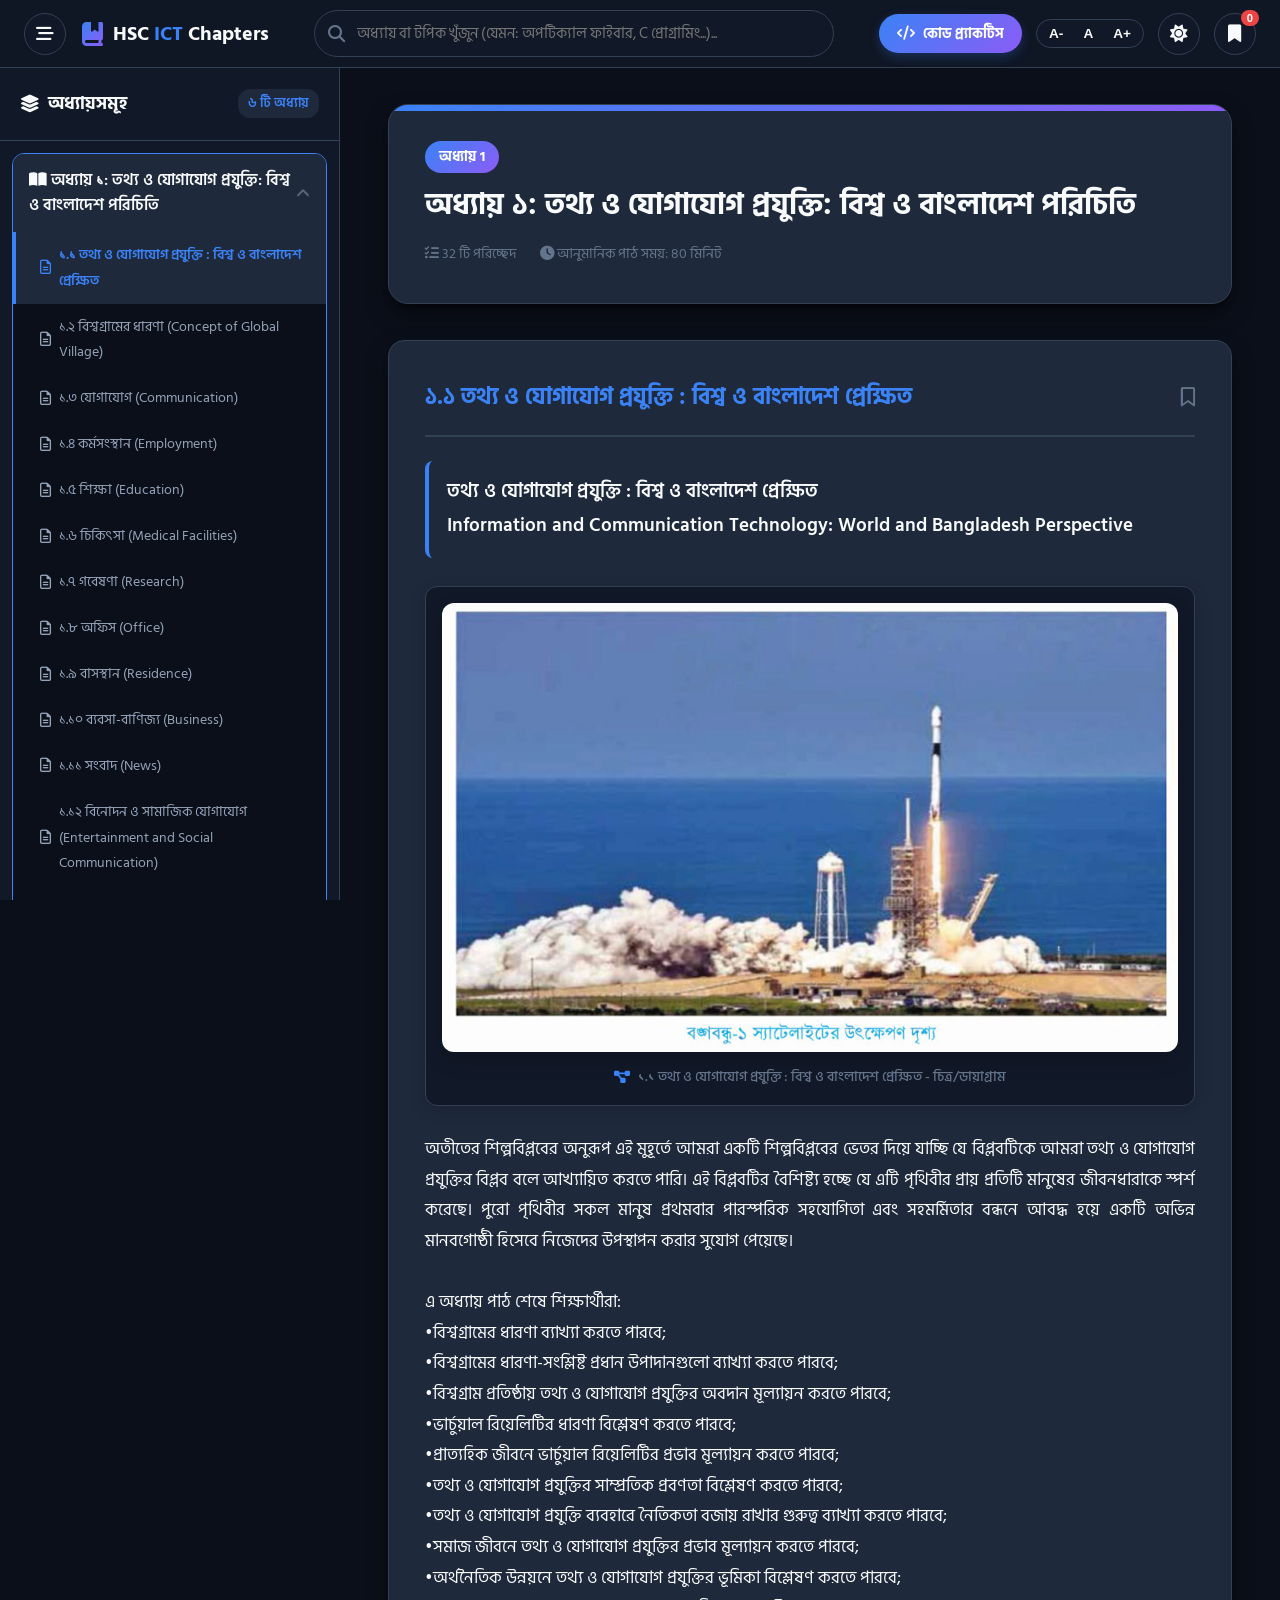
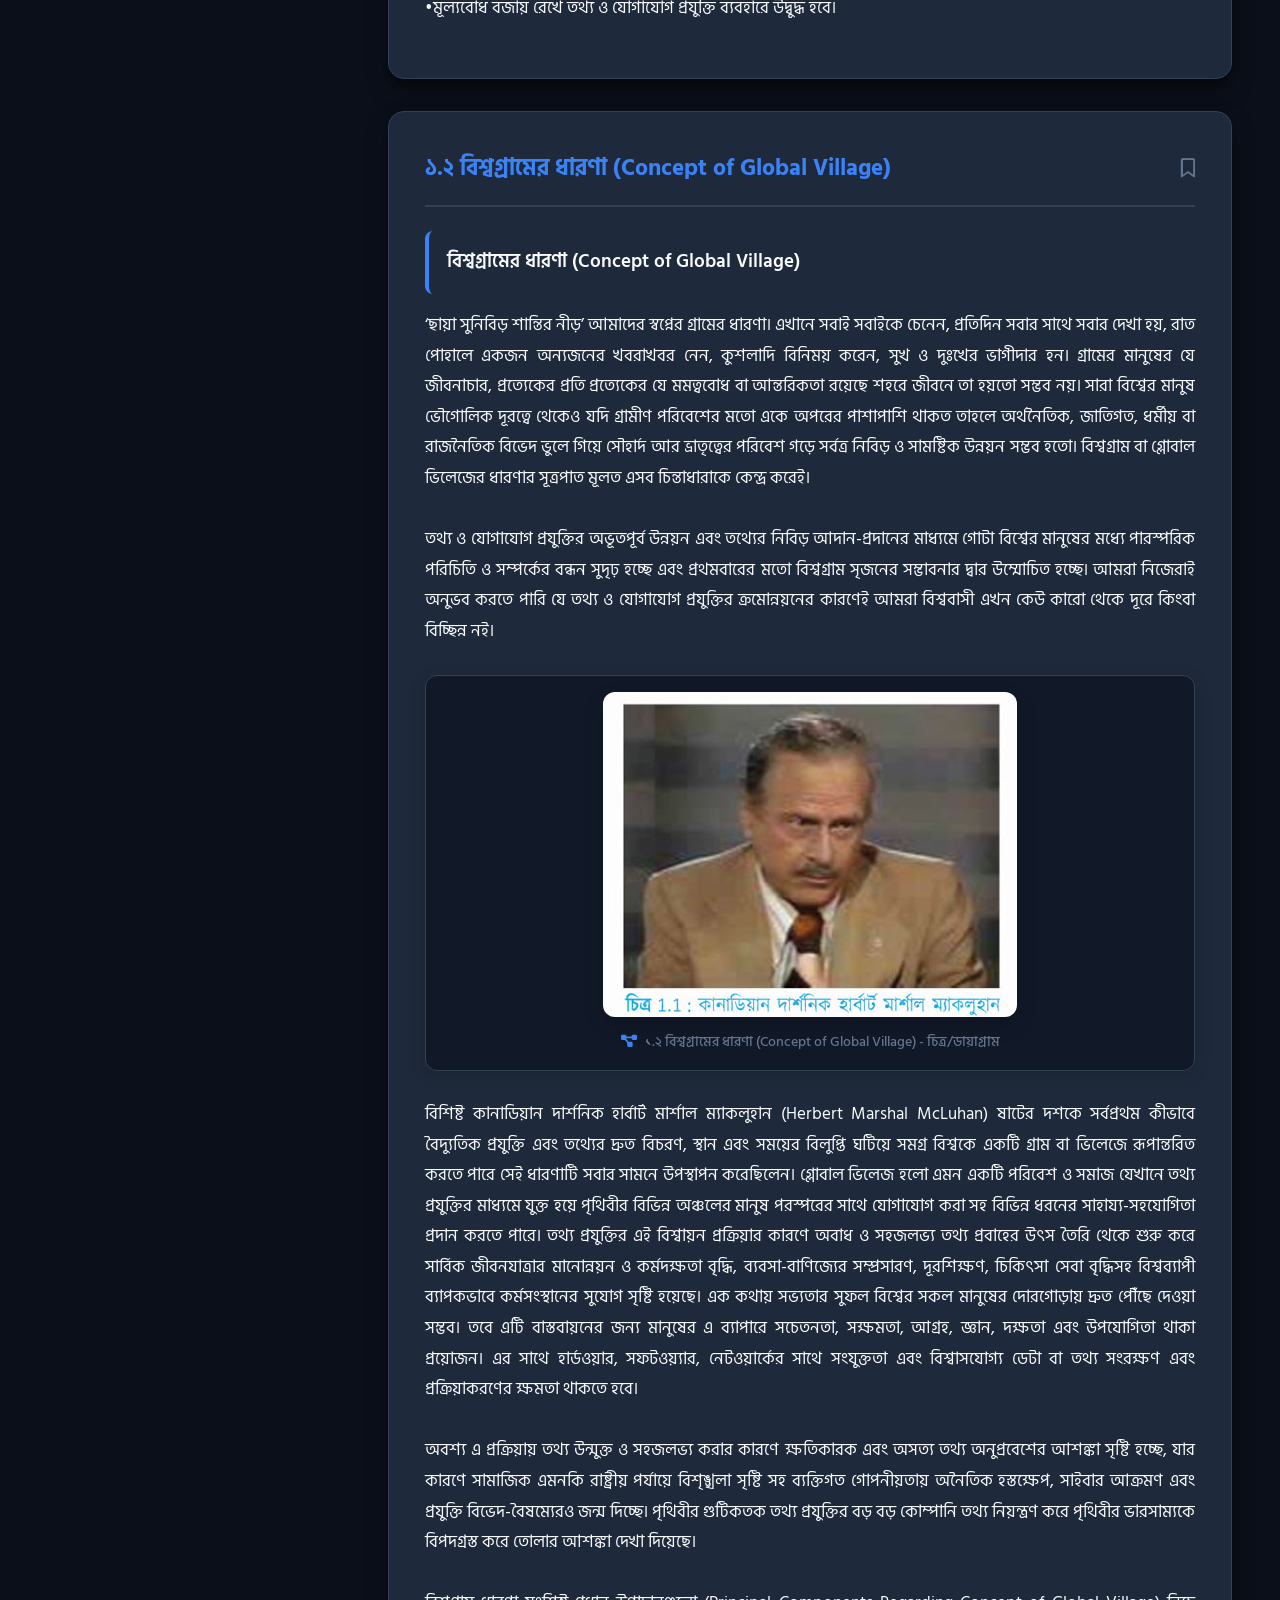
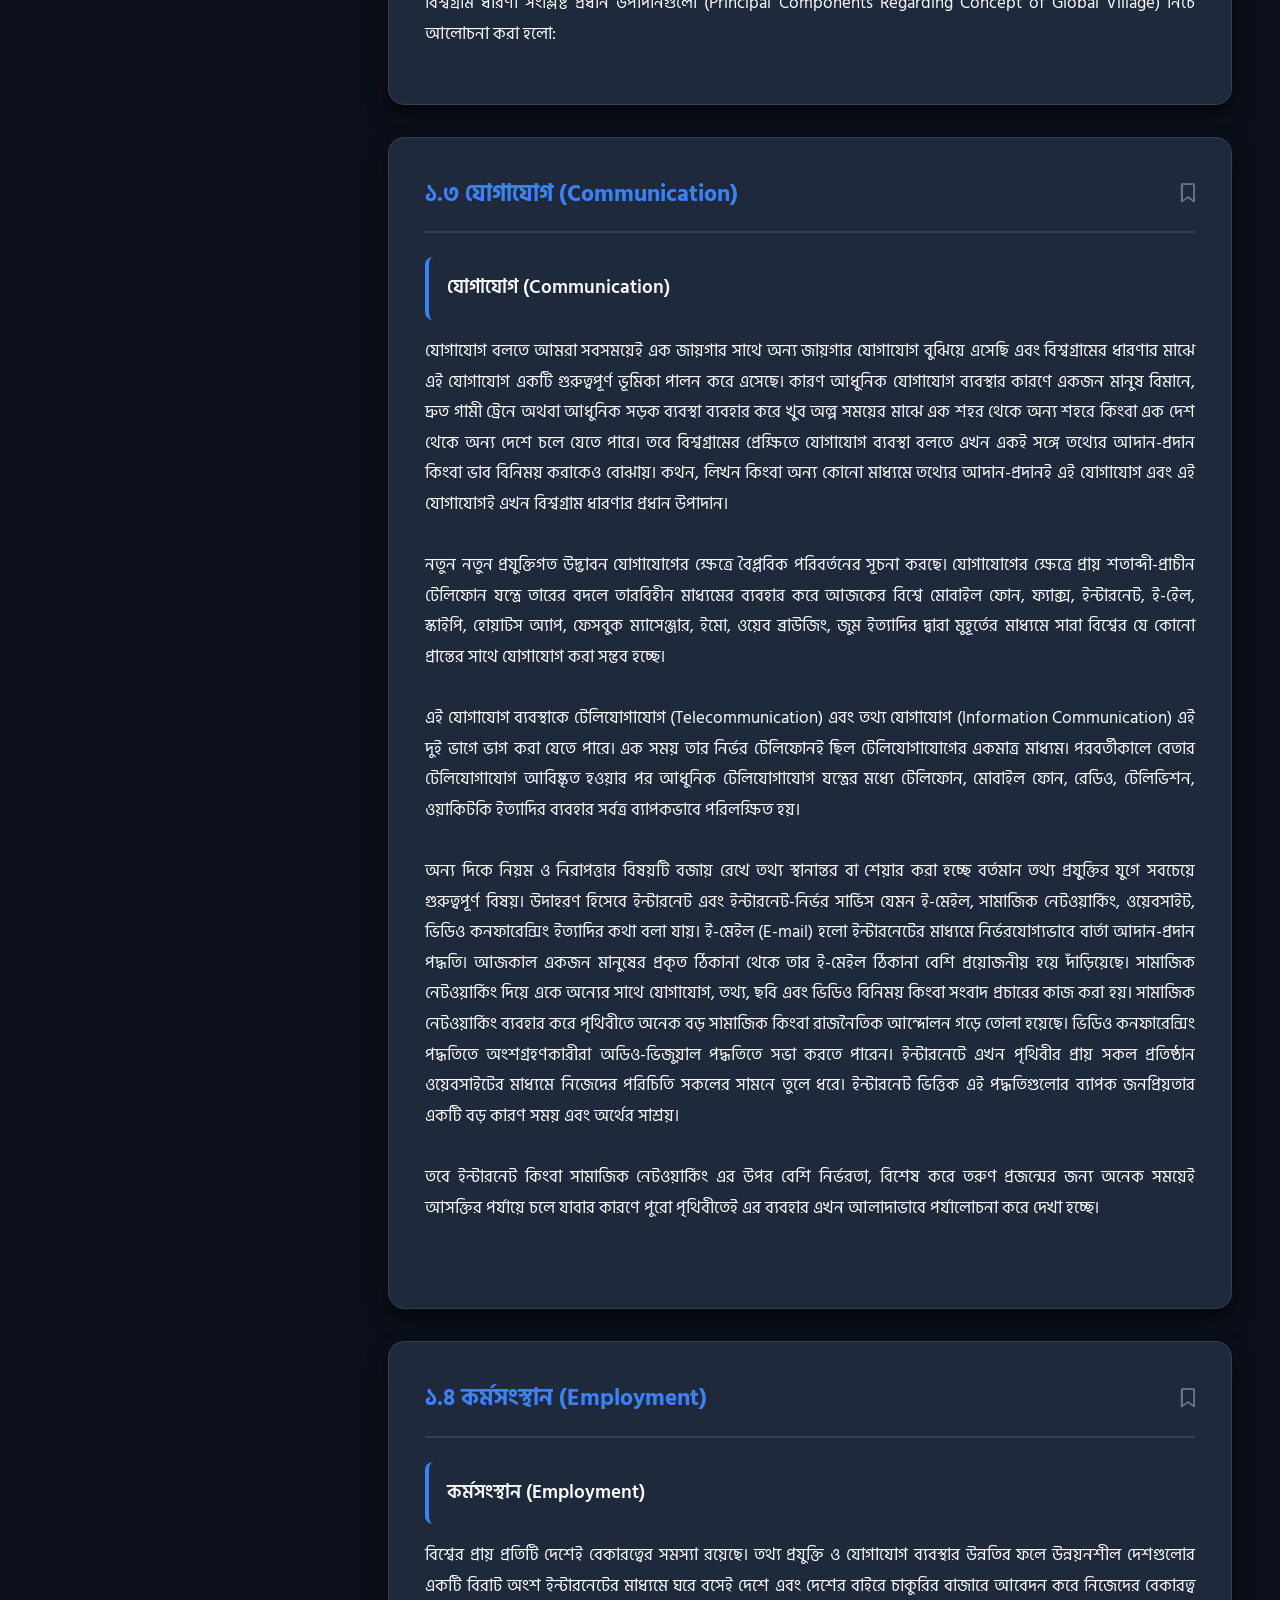
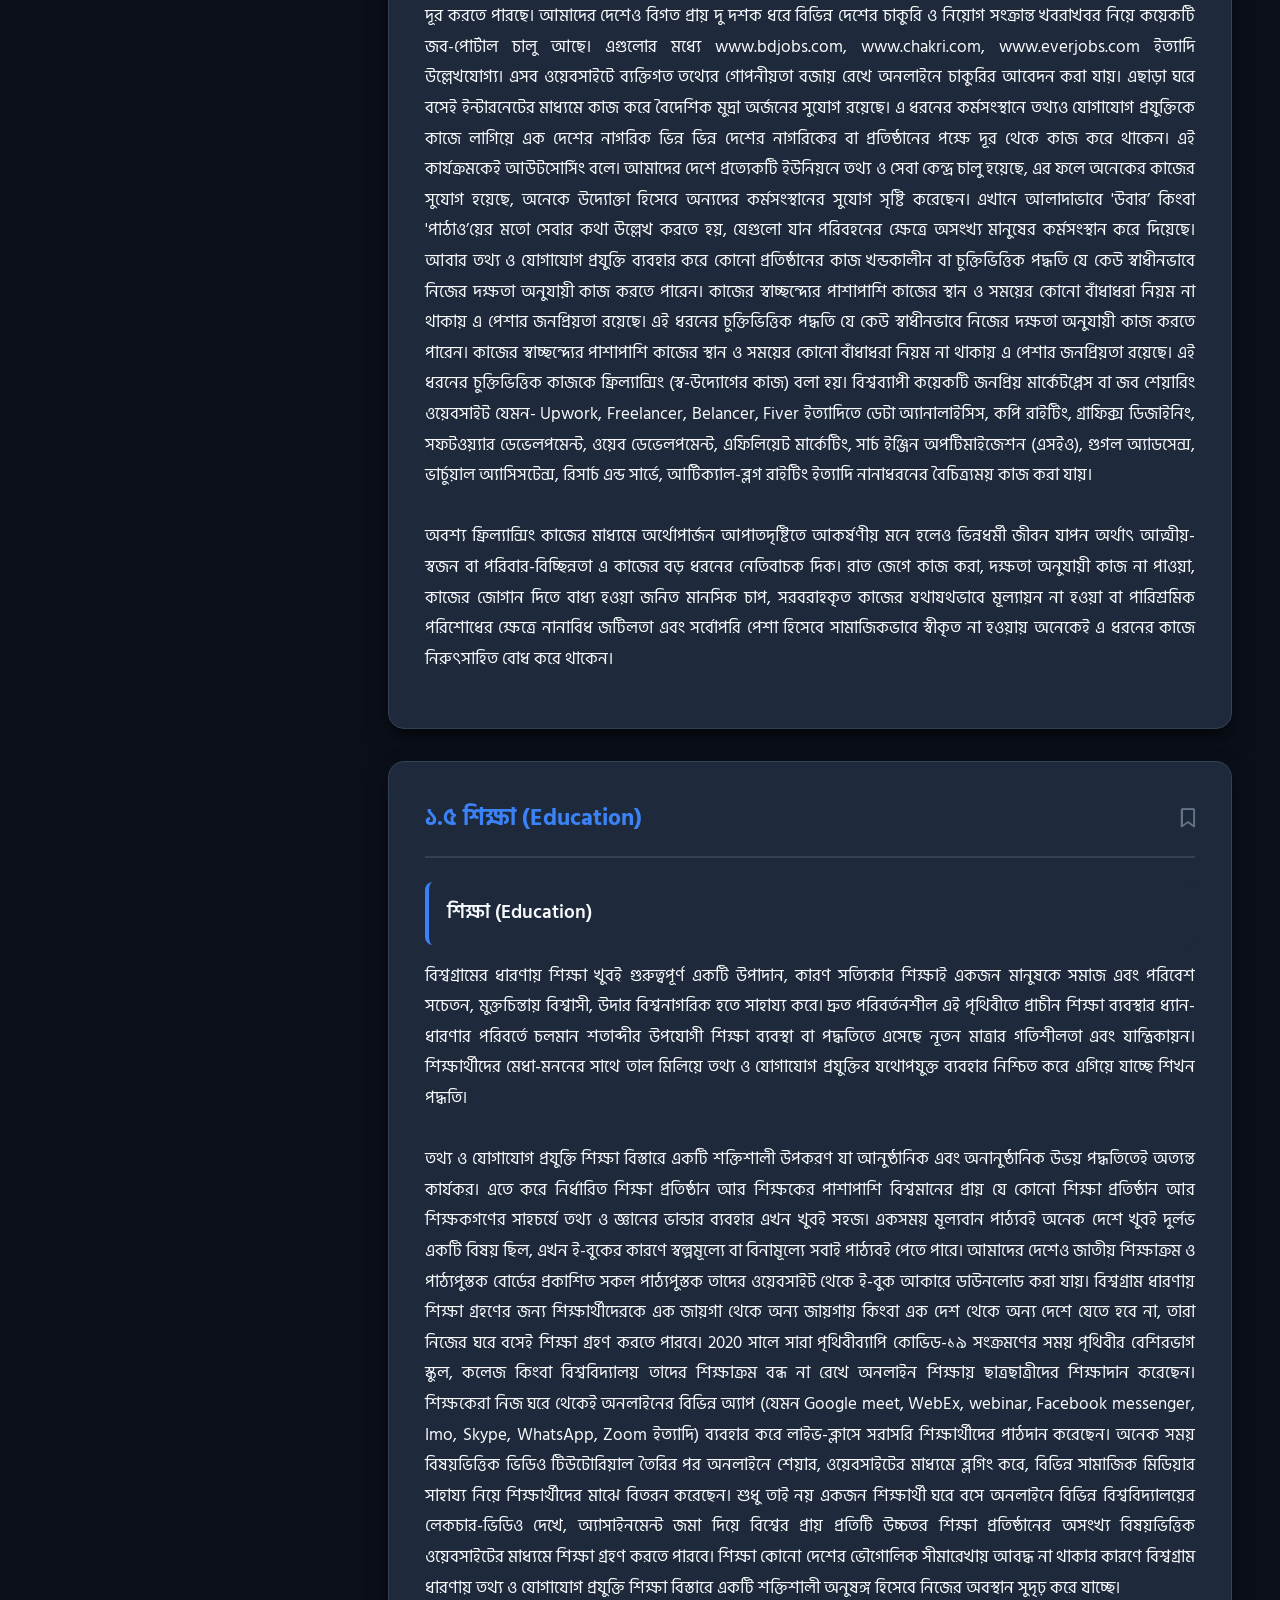
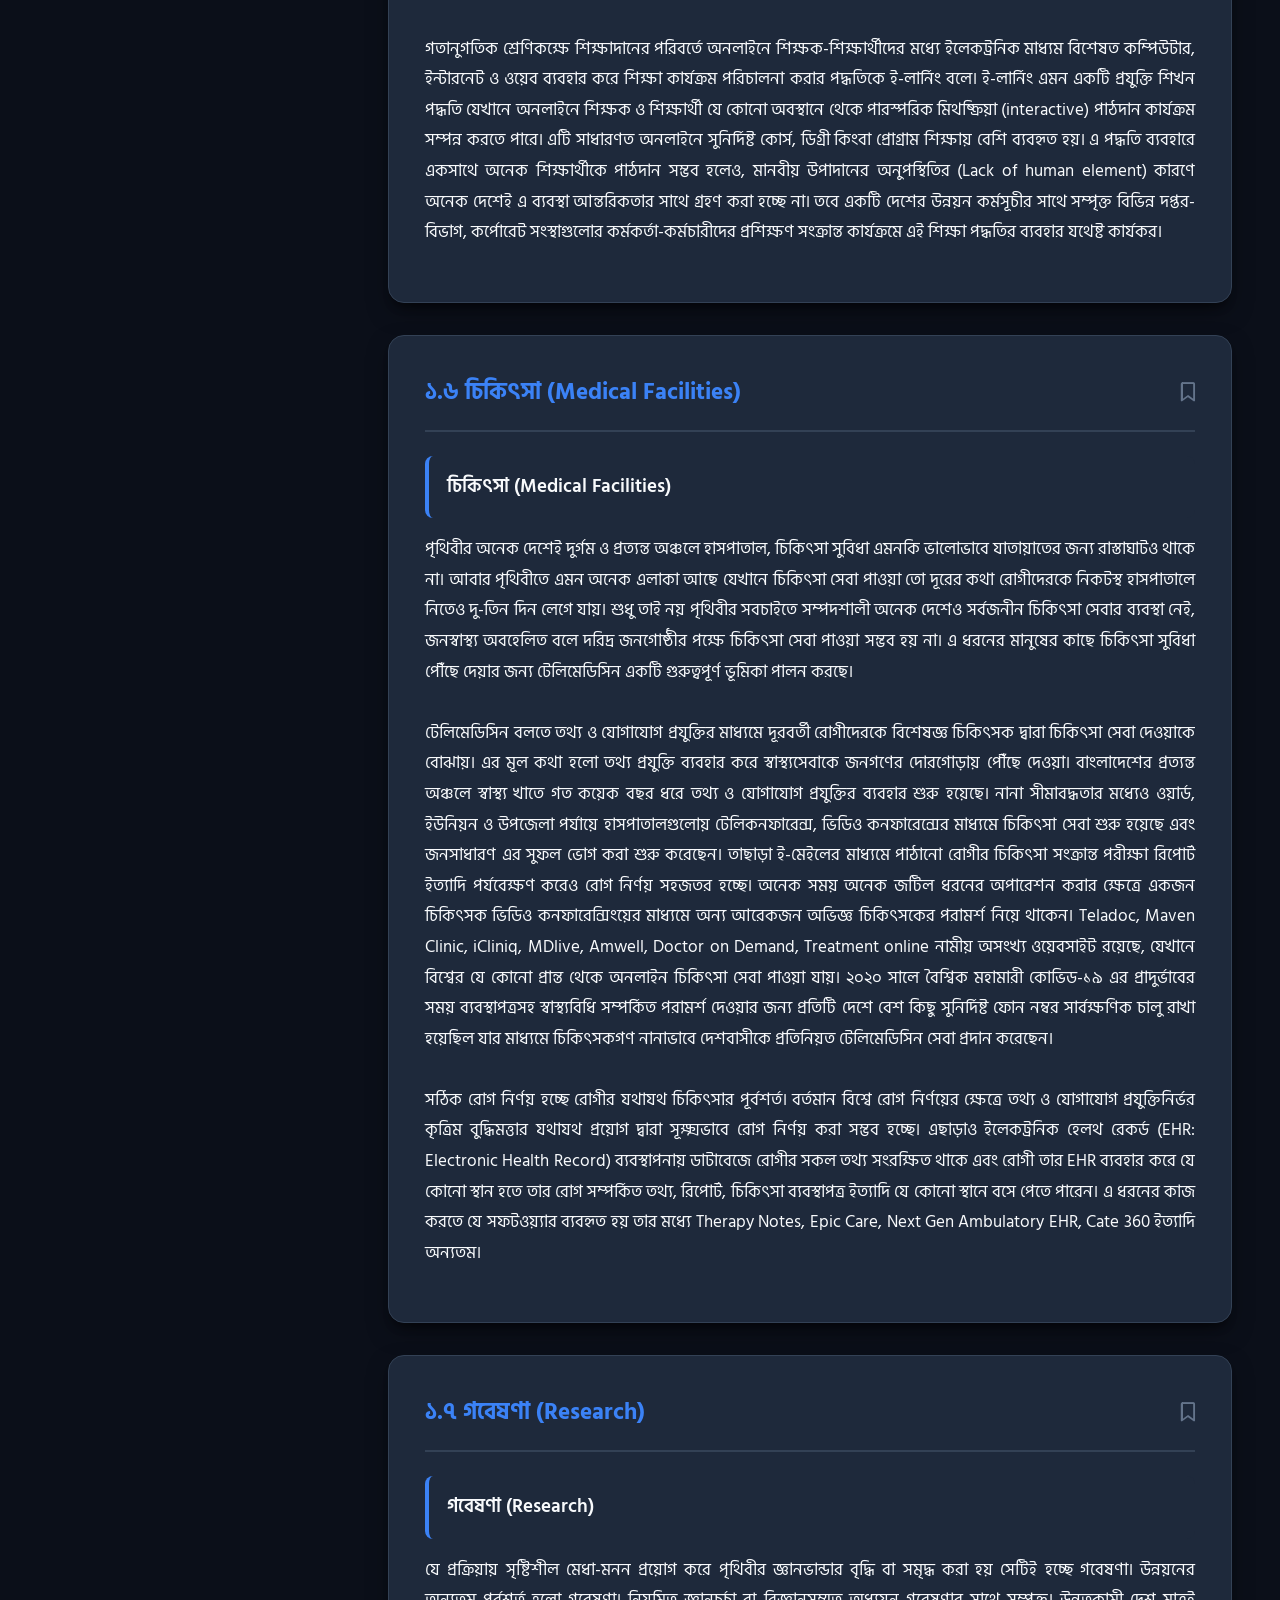
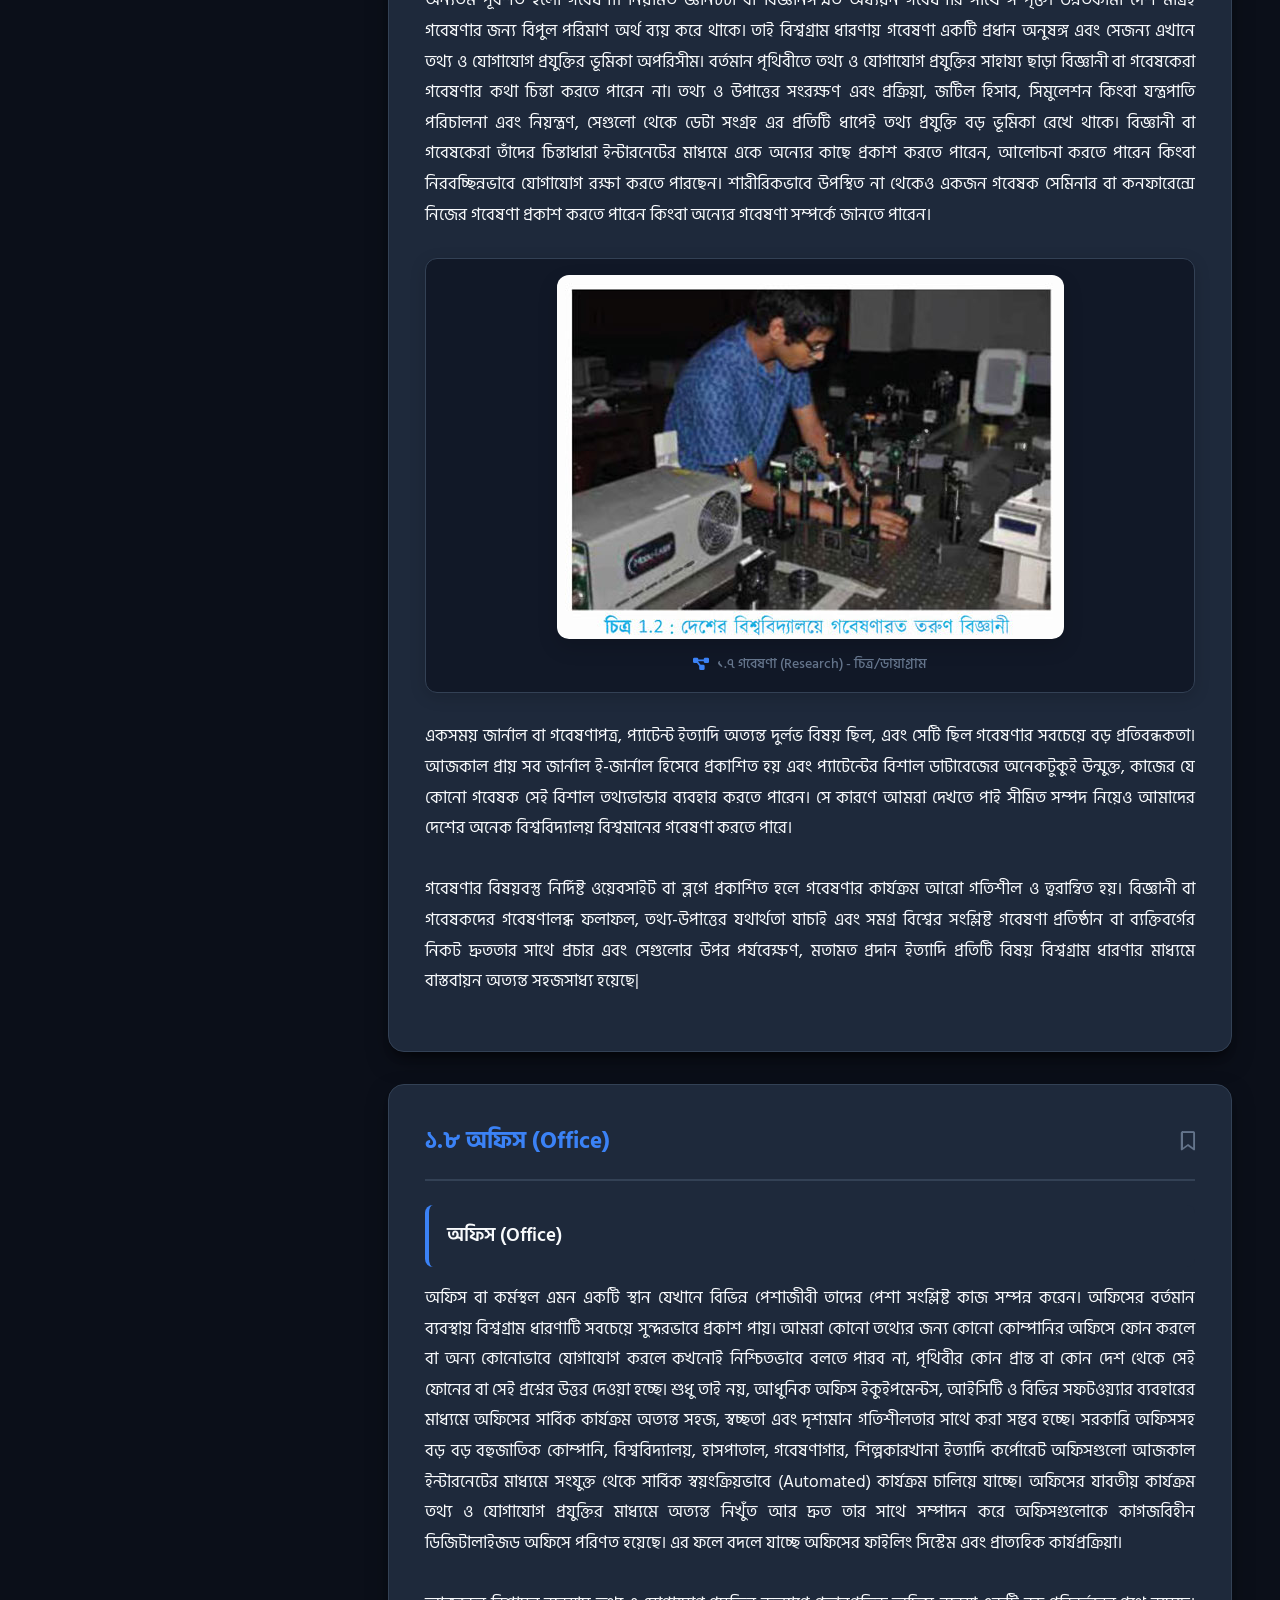
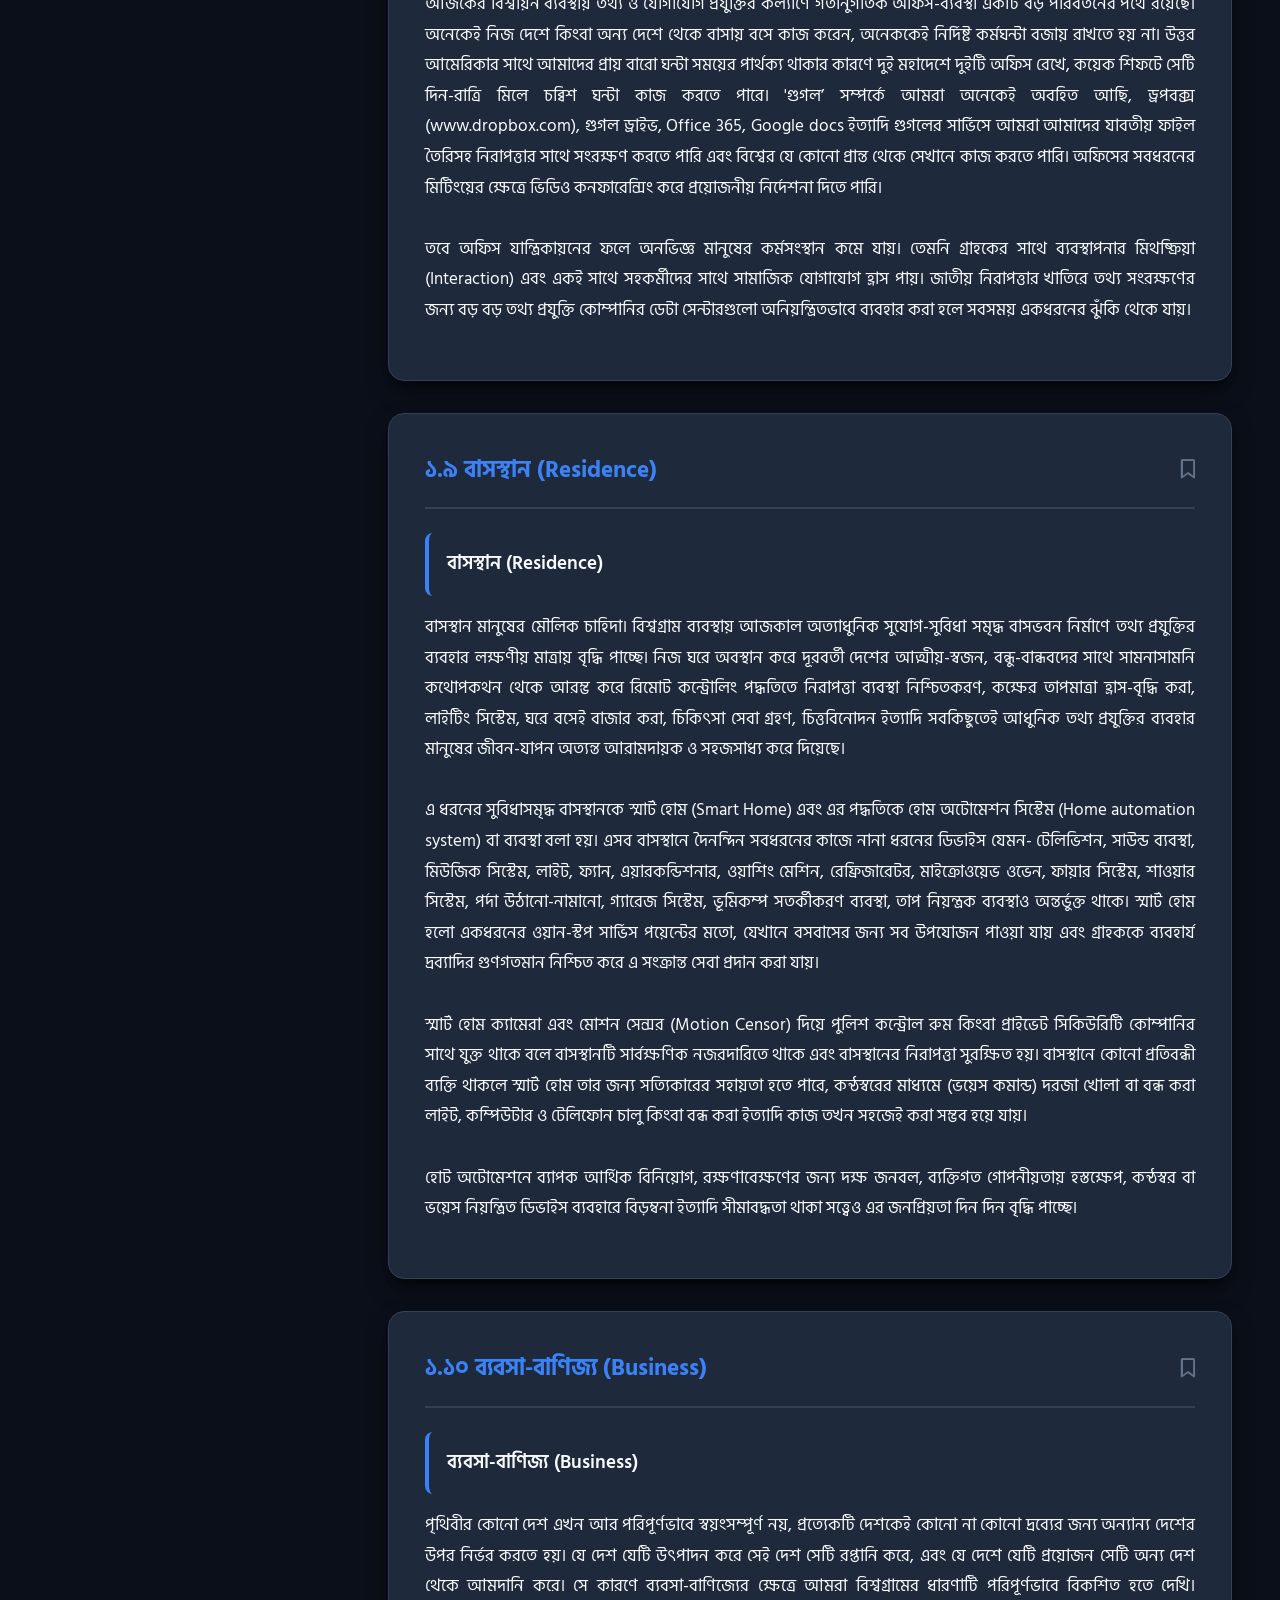
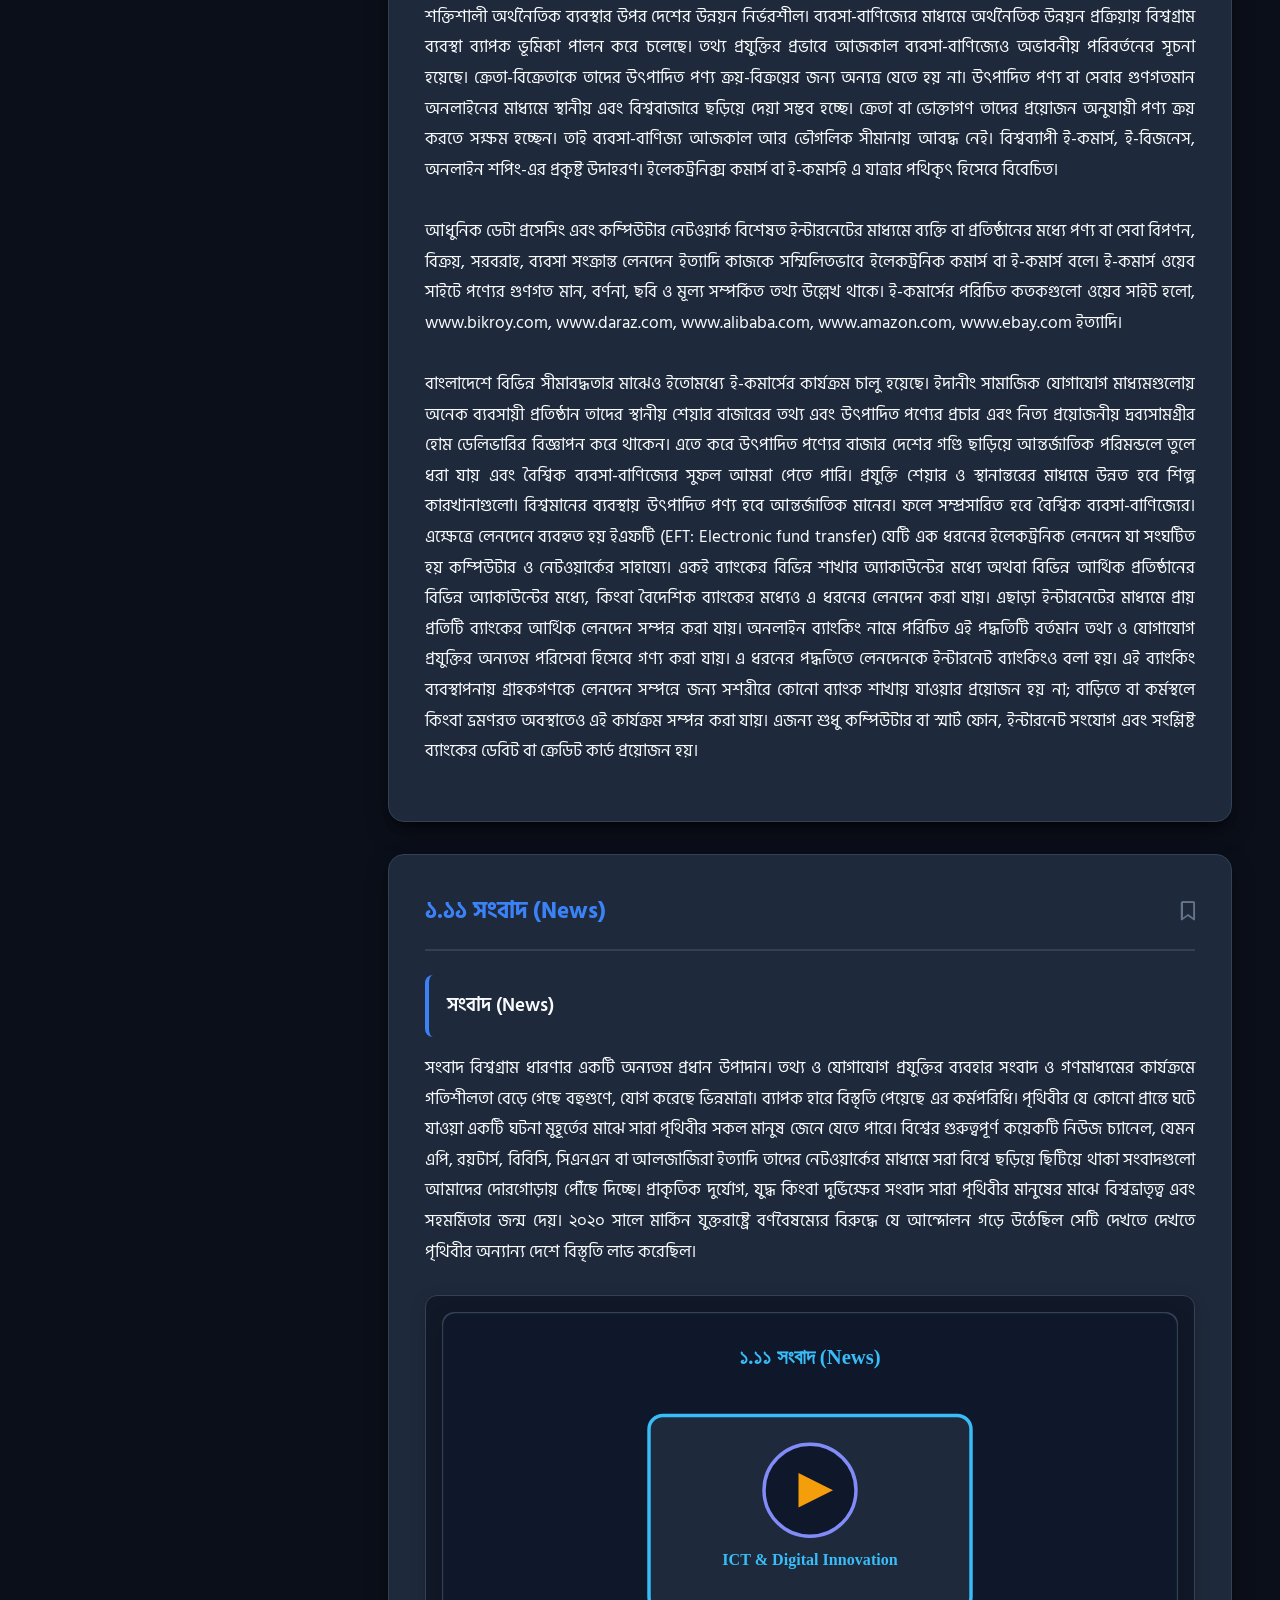
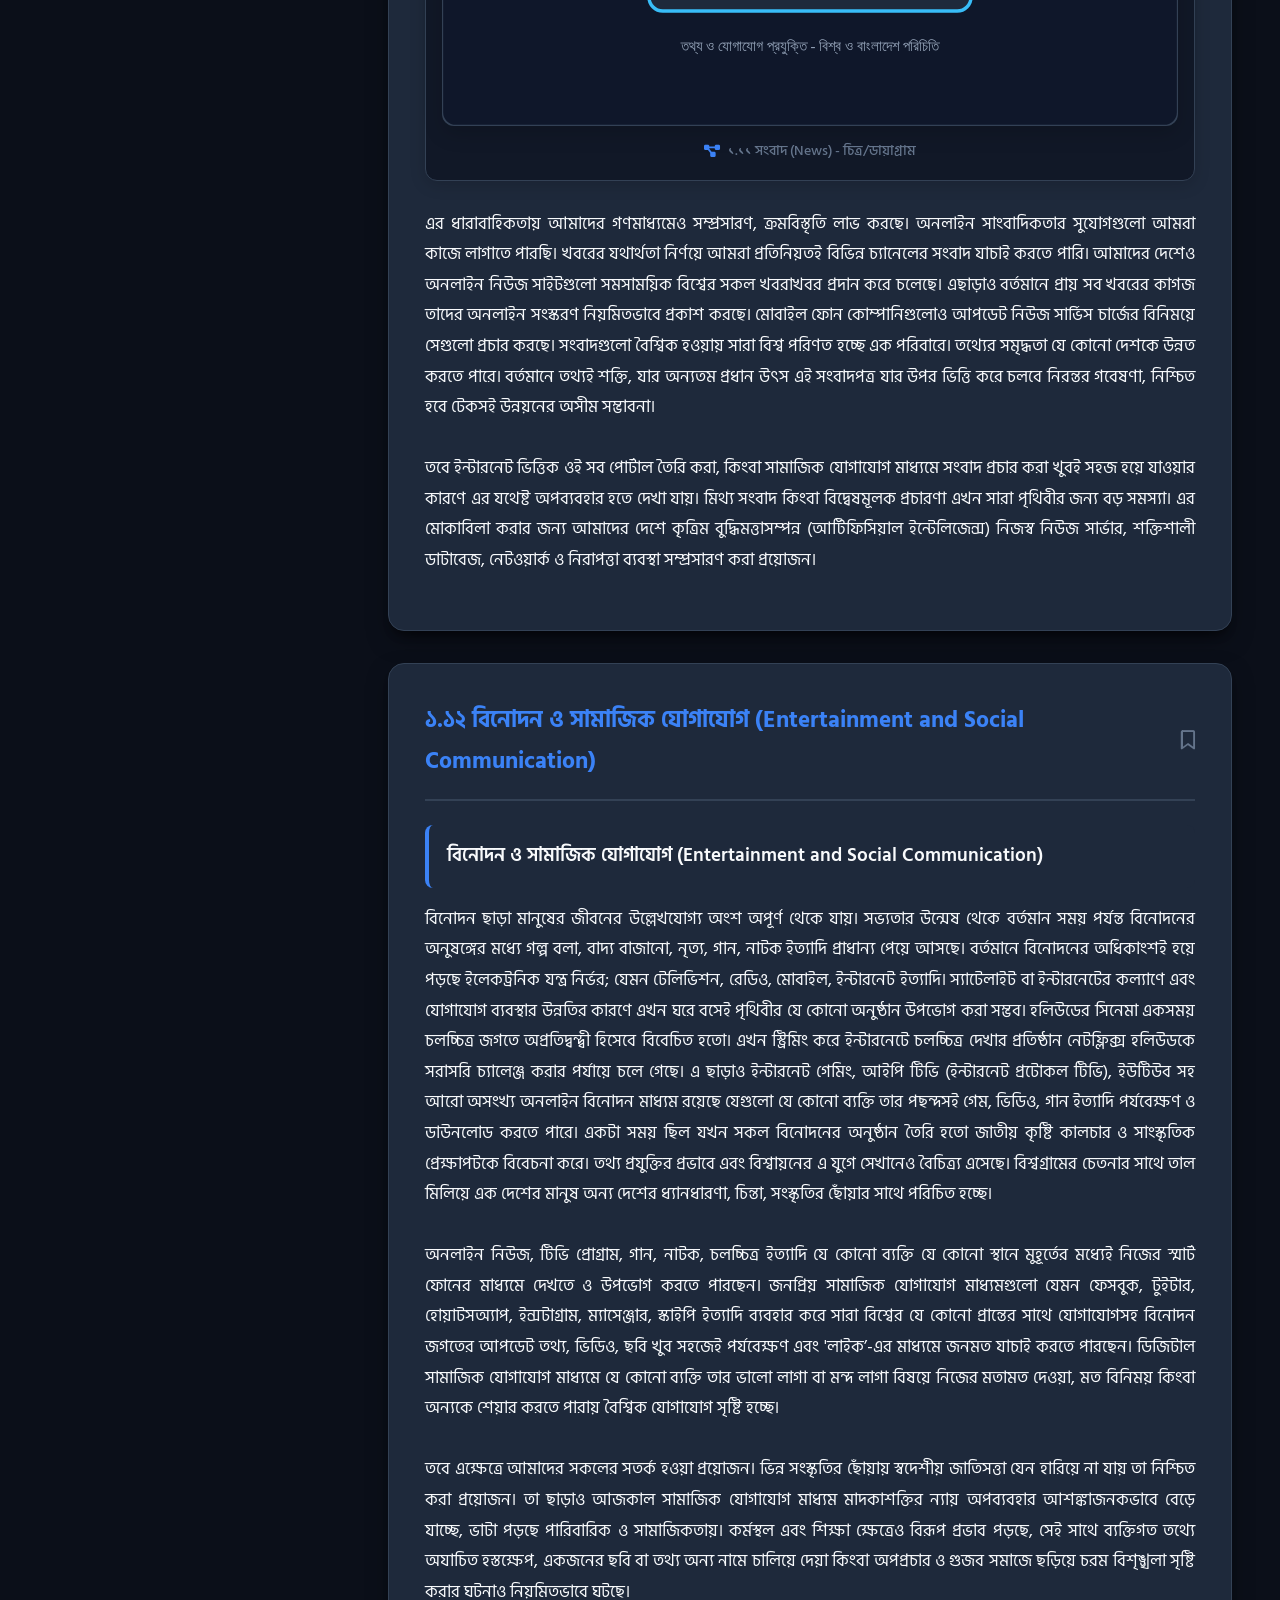
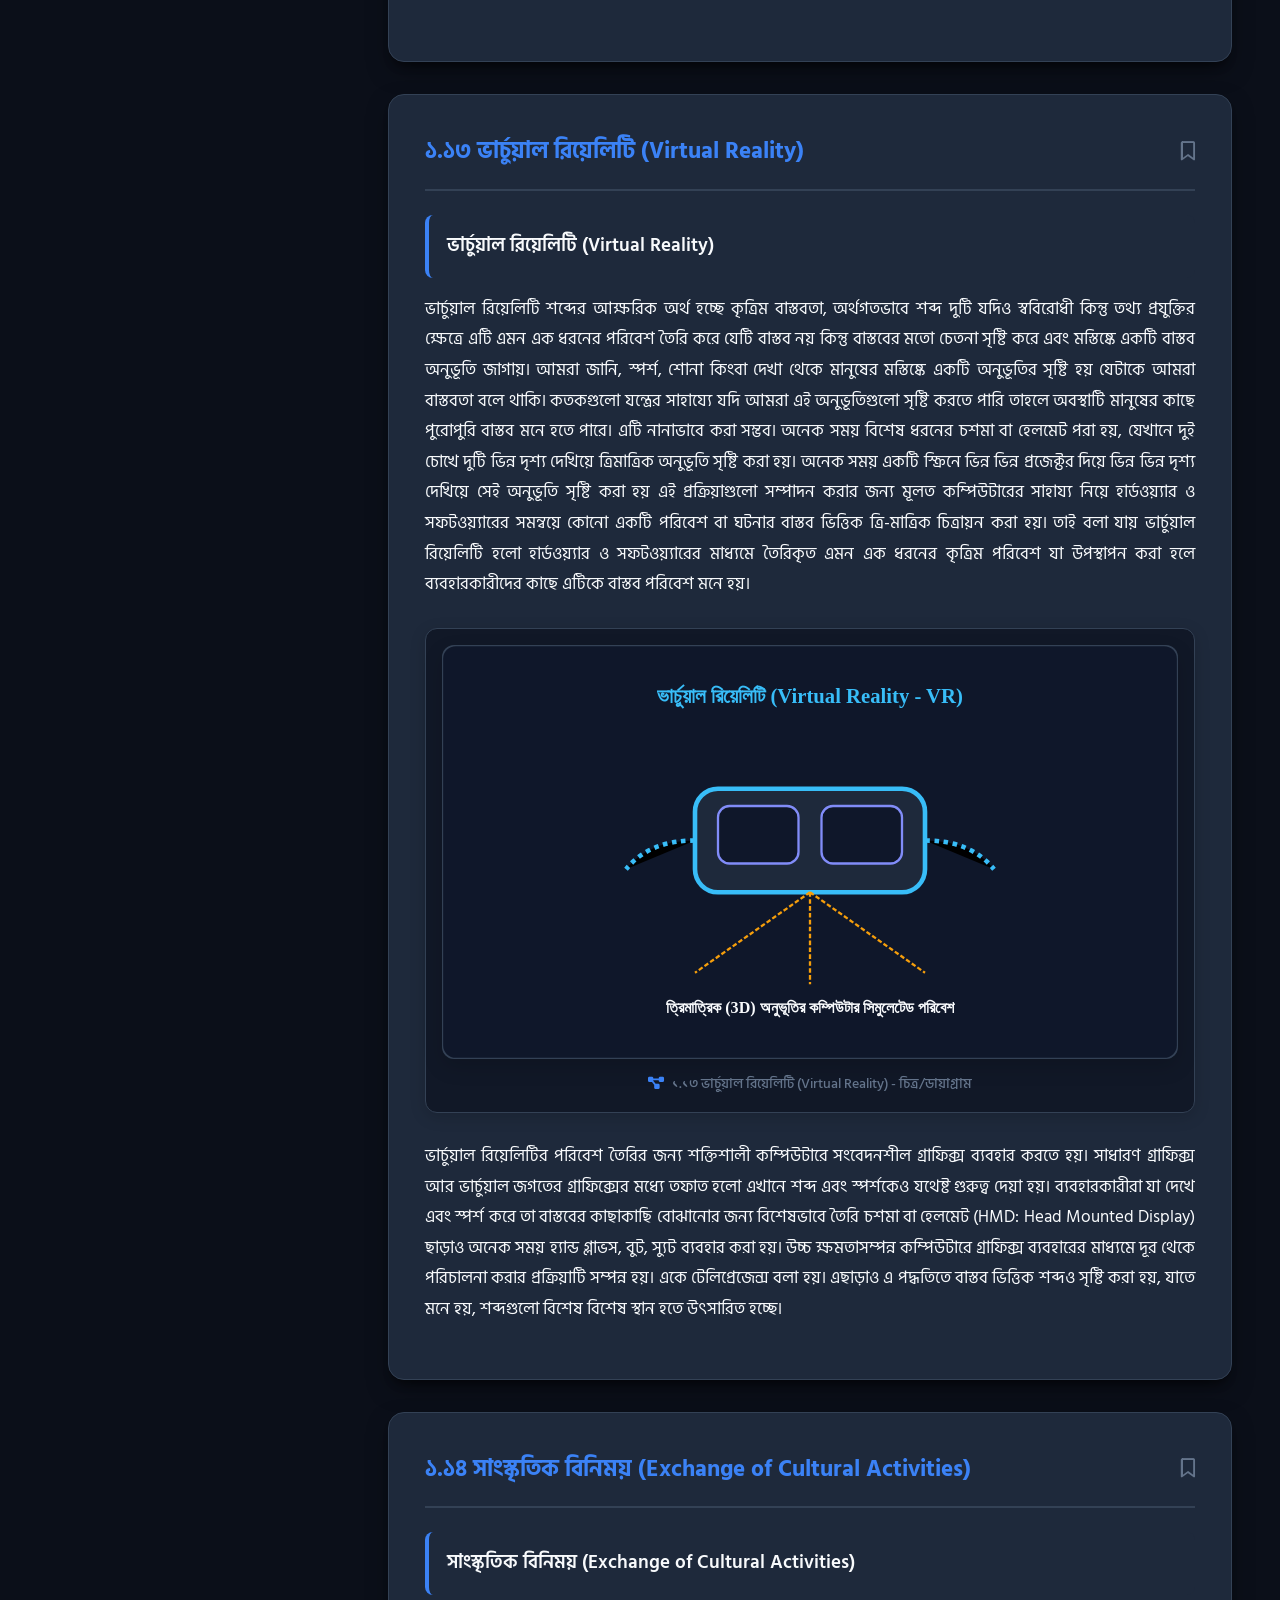
==== explore-courses.html @ bb92e5d1 "Initial commit: HSC ICT Interactive Web App" ====
<!DOCTYPE html>
<html lang="bn" data-theme="dark">
<head>
    <meta charset="UTF-8">
    <meta name="viewport" content="width=device-width, initial-scale=1.0">
    <title>HSC ICT Online Book - তথ্য ও যোগাযোগ প্রযুক্তি</title>
    <link rel="preconnect" href="https://fonts.googleapis.com">
    <link rel="preconnect" href="https://fonts.gstatic.com" crossorigin>
    <link href="https://fonts.googleapis.com/css2?family=Fira+Code:wght@400;500;600&family=Hind+Siliguri:wght@300;400;500;600;700&family=Inter:wght@400;500;600;700&display=swap" rel="stylesheet">
    <link rel="stylesheet" href="styles.css?v=2.0">
    <link rel="stylesheet" href="https://cdnjs.cloudflare.com/ajax/libs/font-awesome/6.4.0/css/all.min.css">
</head>
<body>
    <!-- Top Progress Bar -->
    <div id="read-progress-bar"></div>

    <!-- Header Navbar -->
    <header class="navbar">
        <div class="nav-left">
            <button id="sidebar-toggle" class="icon-btn" title="Toggle Navigation">
                <i class="fa-solid fa-bars-staggered"></i>
            </button>
            <div class="logo">
                <i class="fa-solid fa-book-bookmark text-gradient"></i>
                <span class="logo-text">HSC <span class="highlight">ICT</span> Chapters</span>
            </div>
        </div>

        <div class="nav-center">
            <div class="search-box">
                <i class="fa-solid fa-magnifying-glass search-icon"></i>
                <input type="text" id="search-input" placeholder="অধ্যায় বা টপিক খুঁজুন (যেমন: অপটিক্যাল ফাইবার, C প্রোগ্রামিং...)...">
                <button id="search-clear" class="clear-btn hidden"><i class="fa-solid fa-xmark"></i></button>
            </div>
        </div>

        <div class="nav-right">
            <!-- Code Board Trigger Button -->
            <button id="code-board-btn" class="code-practice-btn" title="কোড প্র্যাকটিস বোর্ড">
                <i class="fa-solid fa-code"></i> কোড প্র্যাকটিস
            </button>

            <!-- Font Size Controls -->
            <div class="font-controls">
                <button class="font-btn" id="font-dec" title="লেখা ছোট করুন">A-</button>
                <button class="font-btn" id="font-reset" title="স্বাভাবিক লেখার সাইজ">A</button>
                <button class="font-btn" id="font-inc" title="লেখা বড় করুন">A+</button>
            </div>

            <!-- Theme Toggle -->
            <button id="theme-toggle" class="icon-btn" title="Theme Switcher">
                <i class="fa-solid fa-moon"></i>
            </button>

            <!-- Bookmarks Modal Button -->
            <button id="bookmarks-btn" class="icon-btn" title="Saved Bookmarks">
                <i class="fa-solid fa-bookmark"></i>
                <span id="bookmark-badge" class="badge">0</span>
            </button>
        </div>
    </header>

    <!-- Main Container Layout -->
    <div class="app-container">
        <!-- Sidebar -->
        <aside id="sidebar" class="sidebar">
            <div class="sidebar-header">
                <h3><i class="fa-solid fa-layer-group"></i> অধ্যায়সমূহ</h3>
                <span id="total-chapters-count" class="chap-count">৬ টি অধ্যায়</span>
            </div>
            
            <nav id="chapter-list" class="chapter-nav">
                <!-- Dynamically generated chapter list -->
            </nav>
        </aside>

        <!-- Main Content Area -->
        <main class="main-content">
            <!-- Search Results Panel -->
            <div id="search-results-panel" class="search-results-panel hidden">
                <div class="results-header">
                    <h2><i class="fa-solid fa-square-poll-vertical"></i> অনুসন্ধানের ফলাফল</h2>
                    <span id="search-stats">০ টি ফলাফল পাওয়া গেছে</span>
                </div>
                <div id="search-results-list" class="results-list"></div>
            </div>

            <!-- Reader Canvas -->
            <div id="reader-canvas" class="reader-canvas">
                <!-- Chapter Hero Header -->
                <div id="chapter-hero" class="chapter-hero">
                    <div class="hero-badge" id="hero-badge">অধ্যায় ১</div>
                    <h1 id="hero-title">তথ্য ও যোগাযোগ প্রযুক্তি: বিশ্ব ও বাংলাদেশ পরিচিতি</h1>
                    <div class="hero-meta">
                        <span><i class="fa-solid fa-list-check"></i> <span id="sec-count">০</span> টি পরিচ্ছেদ</span>
                        <span><i class="fa-solid fa-clock"></i> আনুমানিক পাঠ সময়: <span id="read-time">১০</span> মিনিট</span>
                    </div>
                </div>

                <!-- Sections Container -->
                <div id="sections-container" class="sections-container">
                    <!-- Sections loaded here dynamically -->
                </div>

                <!-- Bottom Navigation Controller -->
                <div class="bottom-nav">
                    <button id="prev-sec-btn" class="nav-control-btn"><i class="fa-solid fa-arrow-left"></i> পূর্ববর্তী বিষয়</button>
                    <div id="page-indicator" class="page-indicator">পরিচ্ছেদ ১ / ১</div>
                    <button id="next-sec-btn" class="nav-control-btn">পরবর্তী বিষয় <i class="fa-solid fa-arrow-right"></i></button>
                </div>
            </div>
        </main>
    </div>

    <!-- CODE PRACTICE BOARD MODAL -->
    <div id="code-modal" class="modal hidden">
        <div class="code-modal-card">
            <div class="code-modal-header">
                <div class="code-title">
                    <i class="fa-solid fa-laptop-code text-gradient"></i>
                    <h2>HSC ICT কোড প্র্যাকটিস বোর্ড (Code Playground)</h2>
                </div>
                <span class="modal-card-close" id="close-code-modal">&times;</span>
            </div>

            <!-- Code Board Tabs -->
            <div class="code-tabs">
                <button class="code-tab-btn active" data-tab="html">
                    <i class="fa-brands fa-html5" style="color: #e34f26;"></i> HTML প্র্যাকটিস (অধ্যায় ৪)
                </button>
                <button class="code-tab-btn" data-tab="cprog">
                    <i class="fa-solid fa-c" style="color: #00599c;"></i> C প্রোগ্রামিং (অধ্যায় ৫)
                </button>
                <button class="code-tab-btn" data-tab="sql">
                    <i class="fa-solid fa-database" style="color: #f29111;"></i> SQL ডেটাবেজ (অধ্যায় ৬)
                </button>
            </div>

            <!-- TAB 1: HTML EDITOR -->
            <div id="tab-html" class="code-tab-content active">
                <div class="code-presets">
                    <span>স্যাম্পল কোড:</span>
                    <button class="preset-btn" data-preset="html-basic">মৌলিক স্ট্রাকচার</button>
                    <button class="preset-btn" data-preset="html-table">এইচটিএমএল টেবিল</button>
                    <button class="preset-btn" data-preset="html-form">ইনপুট ফর্ম</button>
                    <button class="preset-btn" data-preset="html-list">তালিকা (List)</button>
                </div>
                <div class="editor-split">
                    <div class="editor-pane">
                        <div class="pane-header"><i class="fa-solid fa-code"></i> HTML / CSS সম্পাদনা করুন:</div>
                        <textarea id="html-code-input" class="code-textarea" spellcheck="false"></textarea>
                    </div>
                    <div class="preview-pane">
                        <div class="pane-header"><i class="fa-solid fa-desktop"></i> লাইভ আউটপুট প্রিভিউ:</div>
                        <iframe id="html-preview-frame" class="preview-frame"></iframe>
                    </div>
                </div>
            </div>

            <!-- TAB 2: C PROGRAMMING EDITOR -->
            <div id="tab-cprog" class="code-tab-content">
                <div class="code-presets">
                    <span>স্যাম্পল কোড:</span>
                    <button class="preset-btn" data-preset="c-hello">Hello World</button>
                    <button class="preset-btn" data-preset="c-sum">দুটি সংখ্যার যোগফল</button>
                    <button class="preset-btn" data-preset="c-evenodd">জোড় / বিজোড় নির্ণয়</button>
                    <button class="preset-btn" data-preset="c-loop">ফ্যাক্টরিয়াল (Loop)</button>
                    <button class="preset-btn" data-preset="c-array">অ্যারে (Array Sum)</button>
                </div>
                <div class="editor-split">
                    <div class="editor-pane">
                        <div class="pane-header">
                            <span><i class="fa-solid fa-code"></i> C কোড লিখুন:</span>
                            <button id="run-c-btn" class="run-code-btn"><i class="fa-solid fa-play"></i> কোড রান করুন</button>
                        </div>
                        <textarea id="c-code-input" class="code-textarea" spellcheck="false"></textarea>
                    </div>
                    <div class="preview-pane">
                        <div class="pane-header"><i class="fa-solid fa-terminal"></i> কনসোল আউটপুট (Console Output):</div>
                        <div id="c-console-output" class="console-output">> C প্রোগ্রামটি রান করার জন্য 'কোড রান করুন' বাটনে চাপ দিন।</div>
                    </div>
                </div>
            </div>

            <!-- TAB 3: SQL DATABASE EDITOR -->
            <div id="tab-sql" class="code-tab-content">
                <div class="code-presets">
                    <span>স্যাম্পল কুয়েরি:</span>
                    <button class="preset-btn" data-preset="sql-all">সকল তথ্য দেখুন (SELECT *)</button>
                    <button class="preset-btn" data-preset="sql-where">ফিল্টার (WHERE GPA >= 5.0)</button>
                    <button class="preset-btn" data-preset="sql-order">সর্টিং (ORDER BY Roll)</button>
                    <button class="preset-btn" data-preset="sql-group">গ্রুপ বাই (GROUP BY)</button>
                </div>
                <div class="editor-split">
                    <div class="editor-pane">
                        <div class="pane-header">
                            <span><i class="fa-solid fa-database"></i> SQL কুয়েরি লিখুন (Table: Students):</span>
                            <button id="run-sql-btn" class="run-code-btn"><i class="fa-solid fa-play"></i> কুয়েরি চালান</button>
                        </div>
                        <textarea id="sql-code-input" class="code-textarea" spellcheck="false"></textarea>
                    </div>
                    <div class="preview-pane">
                        <div class="pane-header"><i class="fa-solid fa-table"></i> কুয়েরির ফলাফল (Result Table):</div>
                        <div id="sql-result-container" class="sql-result-container"></div>
                    </div>
                </div>
            </div>
        </div>
    </div>

    <!-- Image Modal Lightbox -->
    <div id="img-modal" class="modal hidden">
        <span class="modal-close">&times;</span>
        <img class="modal-content" id="modal-img">
        <div id="modal-caption" class="modal-caption"></div>
    </div>

    <!-- Bookmarks Drawer/Modal -->
    <div id="bookmarks-modal" class="modal hidden">
        <div class="modal-card">
            <div class="modal-card-header">
                <h3><i class="fa-solid fa-bookmark text-gradient"></i> বুকমার্ক করা সেকশনসমূহ</h3>
                <span class="modal-card-close" id="close-bookmarks">&times;</span>
            </div>
            <div id="bookmarks-list" class="bookmarks-list">
                <p class="empty-msg">এখনো কোনো সেকশন বুকমার্ক করা হয়নি।</p>
            </div>
        </div>
    </div>

    <script src="book_data.js?v=2.0"></script>
    <script src="app.js?v=2.0"></script>
</body>
</html>
---- styles.css ----
/* ==========================================================================
   HSC ICT Interactive Web Application Design System & Theme Styles
   ========================================================================== */

:root[data-theme="dark"] {
    --bg-primary: #0b0f19;
    --bg-secondary: #111827;
    --bg-card: #1e293b;
    --bg-glass: rgba(17, 24, 39, 0.85);
    --border-color: #334155;
    --border-hover: #475569;
    
    --text-primary: #f8fafc;
    --text-secondary: #94a3b8;
    --text-muted: #64748b;
    
    --accent-blue: #3b82f6;
    --accent-indigo: #6366f1;
    --accent-gradient: linear-gradient(135deg, #3b82f6 0%, #8b5cf6 100%);
    --accent-glow: rgba(59, 130, 246, 0.25);
    
    --card-shadow: 0 10px 25px -5px rgba(0, 0, 0, 0.5), 0 8px 10px -6px rgba(0, 0, 0, 0.5);
    --heading-bg: #1e293b;
    --code-bg: #0f172a;
}

:root[data-theme="light"] {
    --bg-primary: #f8fafc;
    --bg-secondary: #ffffff;
    --bg-card: #ffffff;
    --bg-glass: rgba(255, 255, 255, 0.88);
    --border-color: #e2e8f0;
    --border-hover: #cbd5e1;
    
    --text-primary: #0f172a;
    --text-secondary: #475569;
    --text-muted: #94a3b8;
    
    --accent-blue: #2563eb;
    --accent-indigo: #4f46e5;
    --accent-gradient: linear-gradient(135deg, #2563eb 0%, #7c3aed 100%);
    --accent-glow: rgba(37, 99, 235, 0.15);
    
    --card-shadow: 0 10px 25px -5px rgba(0, 0, 0, 0.05), 0 8px 10px -6px rgba(0, 0, 0, 0.03);
    --heading-bg: #eff6ff;
    --code-bg: #f1f5f9;
}

/* Reset & Global Base */
* {
    margin: 0;
    padding: 0;
    box-sizing: border-box;
}

body {
    font-family: 'Hind Siliguri', 'Inter', -apple-system, BlinkMacSystemFont, sans-serif;
    background-color: var(--bg-primary);
    color: var(--text-primary);
    line-height: 1.8;
    font-size: 17px;
    overflow-x: hidden;
    transition: background-color 0.3s ease, color 0.3s ease;
}

/* Top Progress Bar */
#read-progress-bar {
    position: fixed;
    top: 0;
    left: 0;
    height: 4px;
    background: var(--accent-gradient);
    width: 0%;
    z-index: 1000;
    transition: width 0.1s linear;
}

/* Navbar Header */
.navbar {
    position: fixed;
    top: 0;
    left: 0;
    right: 0;
    height: 68px;
    background: var(--bg-glass);
    backdrop-filter: blur(12px);
    -webkit-backdrop-filter: blur(12px);
    border-bottom: 1px solid var(--border-color);
    display: flex;
    align-items: center;
    justify-content: space-between;
    padding: 0 24px;
    z-index: 900;
}

.nav-left {
    display: flex;
    align-items: center;
    gap: 16px;
}

.logo {
    display: flex;
    align-items: center;
    gap: 10px;
    font-size: 1.25rem;
    font-weight: 700;
    cursor: pointer;
}

.logo i {
    font-size: 1.5rem;
}

.text-gradient {
    background: var(--accent-gradient);
    -webkit-background-clip: text;
    -webkit-text-fill-color: transparent;
}

.logo-text .highlight {
    color: var(--accent-blue);
}

.nav-center {
    flex: 1;
    max-width: 520px;
    margin: 0 20px;
}

.search-box {
    position: relative;
    display: flex;
    align-items: center;
    width: 100%;
}

.search-icon {
    position: absolute;
    left: 14px;
    color: var(--text-muted);
}

.search-box input {
    width: 100%;
    padding: 10px 38px 10px 42px;
    border-radius: 50px;
    border: 1px solid var(--border-color);
    background-color: var(--bg-secondary);
    color: var(--text-primary);
    font-family: inherit;
    font-size: 0.95rem;
    transition: all 0.25s ease;
}

.search-box input:focus {
    outline: none;
    border-color: var(--accent-blue);
    box-shadow: 0 0 0 4px var(--accent-glow);
}

.clear-btn {
    position: absolute;
    right: 12px;
    background: none;
    border: none;
    color: var(--text-muted);
    cursor: pointer;
    font-size: 1rem;
}

.nav-right {
    display: flex;
    align-items: center;
    gap: 14px;
}

/* Code Practice Button */
.code-practice-btn {
    background: var(--accent-gradient);
    color: white;
    border: none;
    padding: 8px 18px;
    border-radius: 20px;
    font-family: inherit;
    font-weight: 700;
    font-size: 0.9rem;
    cursor: pointer;
    display: flex;
    align-items: center;
    gap: 8px;
    box-shadow: 0 4px 12px var(--accent-glow);
    transition: transform 0.2s ease, box-shadow 0.2s ease;
}

.code-practice-btn:hover {
    transform: translateY(-2px);
    box-shadow: 0 6px 16px var(--accent-glow);
}

/* Icon & Action Buttons */
.icon-btn {
    position: relative;
    width: 42px;
    height: 42px;
    border-radius: 50%;
    border: 1px solid var(--border-color);
    background: var(--bg-secondary);
    color: var(--text-primary);
    display: flex;
    align-items: center;
    justify-content: center;
    cursor: pointer;
    transition: all 0.2s ease;
    font-size: 1.1rem;
}

.icon-btn:hover {
    background: var(--border-color);
    transform: translateY(-2px);
}

.badge {
    position: absolute;
    top: -4px;
    right: -4px;
    background: #ef4444;
    color: white;
    font-size: 0.7rem;
    font-weight: 700;
    padding: 2px 6px;
    border-radius: 10px;
}

/* Font Adjuster Controls */
.font-controls {
    display: flex;
    background: var(--bg-secondary);
    border: 1px solid var(--border-color);
    border-radius: 25px;
    padding: 2px;
}

.font-btn {
    border: none;
    background: none;
    color: var(--text-primary);
    padding: 4px 10px;
    font-size: 0.85rem;
    font-weight: 600;
    cursor: pointer;
    border-radius: 20px;
    transition: background 0.2s ease;
}

.font-btn:hover {
    background: var(--border-color);
}

/* App Container Layout */
.app-container {
    display: flex;
    margin-top: 68px;
    min-height: calc(100vh - 68px);
}

/* Sidebar Styling */
.sidebar {
    width: 340px;
    background: var(--bg-secondary);
    border-right: 1px solid var(--border-color);
    height: calc(100vh - 68px);
    position: sticky;
    top: 68px;
    overflow-y: auto;
    transition: transform 0.3s cubic-bezier(0.4, 0, 0.2, 1);
    z-index: 800;
}

.sidebar-header {
    padding: 20px;
    border-bottom: 1px solid var(--border-color);
    display: flex;
    align-items: center;
    justify-content: space-between;
}

.sidebar-header h3 {
    font-size: 1.1rem;
    color: var(--text-primary);
    display: flex;
    align-items: center;
    gap: 8px;
}

.chap-count {
    font-size: 0.8rem;
    background: var(--heading-bg);
    color: var(--accent-blue);
    padding: 3px 10px;
    border-radius: 12px;
    font-weight: 600;
}

.chapter-nav {
    padding: 12px;
}

.chap-accordion-item {
    margin-bottom: 10px;
    border-radius: 12px;
    border: 1px solid var(--border-color);
    overflow: hidden;
    transition: border-color 0.2s ease;
}

.chap-accordion-item.active {
    border-color: var(--accent-blue);
}

.chap-header-btn {
    width: 100%;
    padding: 14px 16px;
    background: var(--bg-card);
    border: none;
    color: var(--text-primary);
    display: flex;
    align-items: center;
    justify-content: space-between;
    cursor: pointer;
    font-family: inherit;
    font-size: 0.98rem;
    font-weight: 600;
    text-align: left;
    transition: background 0.2s ease;
}

.chap-header-btn:hover {
    background: var(--heading-bg);
}

.chap-header-btn i.fa-chevron-down {
    transition: transform 0.3s ease;
    font-size: 0.85rem;
    color: var(--text-muted);
}

.chap-accordion-item.active .chap-header-btn i.fa-chevron-down {
    transform: rotate(180deg);
}

.sec-sub-list {
    max-height: 0;
    overflow: hidden;
    background: var(--bg-primary);
    transition: max-height 0.3s ease-out;
}

.chap-accordion-item.active .sec-sub-list {
    max-height: 1200px;
    overflow-y: auto;
}

.sec-link-item {
    padding: 10px 16px 10px 24px;
    display: flex;
    align-items: center;
    gap: 8px;
    color: var(--text-secondary);
    text-decoration: none;
    font-size: 0.9rem;
    border-left: 3px solid transparent;
    cursor: pointer;
    transition: all 0.2s ease;
}

.sec-link-item:hover {
    color: var(--text-primary);
    background: var(--bg-card);
}

.sec-link-item.active-sec {
    color: var(--accent-blue);
    font-weight: 600;
    border-left-color: var(--accent-blue);
    background: var(--heading-bg);
}

/* Main Content Area */
.main-content {
    flex: 1;
    padding: 36px 48px;
    max-width: 1000px;
    margin: 0 auto;
}

/* Hero Section */
.chapter-hero {
    background: var(--bg-card);
    border: 1px solid var(--border-color);
    border-radius: 20px;
    padding: 36px;
    margin-bottom: 36px;
    box-shadow: var(--card-shadow);
    position: relative;
    overflow: hidden;
}

.chapter-hero::before {
    content: '';
    position: absolute;
    top: 0;
    left: 0;
    right: 0;
    height: 6px;
    background: var(--accent-gradient);
}

.hero-badge {
    display: inline-block;
    background: var(--accent-gradient);
    color: white;
    font-weight: 700;
    font-size: 0.85rem;
    padding: 4px 14px;
    border-radius: 20px;
    margin-bottom: 12px;
}

.chapter-hero h1 {
    font-size: 1.85rem;
    font-weight: 700;
    color: var(--text-primary);
    margin-bottom: 14px;
    line-height: 1.4;
}

.hero-meta {
    display: flex;
    gap: 24px;
    color: var(--text-muted);
    font-size: 0.9rem;
}

/* Section Card */
.section-card {
    background: var(--bg-card);
    border: 1px solid var(--border-color);
    border-radius: 16px;
    padding: 36px;
    margin-bottom: 32px;
    box-shadow: var(--card-shadow);
    transition: transform 0.2s ease, border-color 0.2s ease;
}

/* Image & Diagram Styling */
.content-image-wrapper {
    margin: 24px 0;
    text-align: center;
    background: var(--bg-secondary, #0f172a);
    border: 1px solid var(--border-color, #334155);
    border-radius: 12px;
    padding: 16px;
    box-shadow: 0 4px 16px rgba(0, 0, 0, 0.15);
    transition: transform 0.2s ease, box-shadow 0.2s ease;
}

.content-image-wrapper:hover {
    transform: translateY(-2px);
    box-shadow: 0 8px 24px rgba(0, 0, 0, 0.25);
}

.content-image-wrapper img {
    max-width: 100%;
    height: auto;
    border-radius: 8px;
    cursor: pointer;
    display: block;
    margin: 0 auto;
}

.image-caption {
    margin-top: 12px;
    font-size: 0.88rem;
    color: var(--text-muted, #94a3b8);
    display: flex;
    align-items: center;
    justify-content: center;
    gap: 8px;
    font-weight: 500;
}

.image-caption i {
    color: var(--accent-blue, #38bdf8);
}

.section-card-header {
    display: flex;
    align-items: center;
    justify-content: space-between;
    border-bottom: 2px solid var(--border-color);
    padding-bottom: 16px;
    margin-bottom: 24px;
}

.section-card-header h2 {
    font-size: 1.45rem;
    color: var(--accent-blue);
    font-weight: 700;
}

.bookmark-toggle-btn {
    background: none;
    border: none;
    color: var(--text-muted);
    cursor: pointer;
    font-size: 1.2rem;
    transition: color 0.2s ease, transform 0.2s ease;
}

.bookmark-toggle-btn.bookmarked {
    color: #f59e0b;
}

.bookmark-toggle-btn:hover {
    transform: scale(1.15);
}

/* Content Elements */
.content-heading-box {
    background: var(--heading-bg);
    border-left: 4px solid var(--accent-blue);
    border-radius: 8px;
    padding: 14px 18px;
    margin: 24px 0 16px 0;
}

.content-heading-box h3 {
    color: var(--text-primary);
    font-size: 1.2rem;
    font-weight: 600;
}

.content-paragraph {
    color: var(--text-primary);
    margin-bottom: 18px;
    text-align: justify;
}

.content-image-wrapper {
    text-align: center;
    margin: 28px 0;
}

.content-image-wrapper img {
    max-width: 100%;
    border-radius: 12px;
    box-shadow: 0 8px 20px rgba(0,0,0,0.15);
    cursor: zoom-in;
    transition: transform 0.3s ease;
}

.content-image-wrapper img:hover {
    transform: scale(1.02);
}

/* Bottom Navigation Controls */
.bottom-nav {
    display: flex;
    align-items: center;
    justify-content: space-between;
    margin-top: 40px;
    padding-top: 24px;
    border-top: 1px solid var(--border-color);
}

.nav-control-btn {
    background: var(--bg-card);
    border: 1px solid var(--border-color);
    color: var(--text-primary);
    padding: 12px 24px;
    border-radius: 30px;
    font-family: inherit;
    font-size: 0.95rem;
    font-weight: 600;
    cursor: pointer;
    display: flex;
    align-items: center;
    gap: 10px;
    transition: all 0.25s ease;
}

.nav-control-btn:hover:not(:disabled) {
    background: var(--accent-blue);
    color: white;
    border-color: var(--accent-blue);
    box-shadow: 0 4px 12px var(--accent-glow);
}

.nav-control-btn:disabled {
    opacity: 0.4;
    cursor: not-allowed;
}

.page-indicator {
    font-weight: 600;
    color: var(--text-secondary);
}

/* Modal Lightbox & Overlay */
.modal {
    position: fixed;
    top: 0;
    left: 0;
    right: 0;
    bottom: 0;
    background: rgba(0, 0, 0, 0.85);
    backdrop-filter: blur(8px);
    display: flex;
    align-items: center;
    justify-content: center;
    z-index: 2000;
    opacity: 1;
    transition: opacity 0.3s ease;
}

.modal.hidden {
    display: none;
    opacity: 0;
}

/* CODE PRACTICE BOARD MODAL STYLES */
.code-modal-card {
    background: var(--bg-card);
    border: 1px solid var(--border-color);
    border-radius: 20px;
    width: 95%;
    max-width: 1100px;
    height: 88vh;
    padding: 24px;
    box-shadow: var(--card-shadow);
    display: flex;
    flex-direction: column;
}

.code-modal-header {
    display: flex;
    align-items: center;
    justify-content: space-between;
    padding-bottom: 16px;
    border-bottom: 1px solid var(--border-color);
}

.code-title {
    display: flex;
    align-items: center;
    gap: 12px;
}

.code-title h2 {
    font-size: 1.35rem;
    color: var(--text-primary);
}

/* Tabs */
.code-tabs {
    display: flex;
    gap: 12px;
    margin: 16px 0;
    border-bottom: 1px solid var(--border-color);
    padding-bottom: 8px;
}

.code-tab-btn {
    background: var(--bg-secondary);
    border: 1px solid var(--border-color);
    color: var(--text-secondary);
    padding: 10px 20px;
    border-radius: 12px;
    font-family: inherit;
    font-weight: 600;
    font-size: 0.92rem;
    cursor: pointer;
    display: flex;
    align-items: center;
    gap: 8px;
    transition: all 0.2s ease;
}

.code-tab-btn:hover {
    background: var(--heading-bg);
    color: var(--text-primary);
}

.code-tab-btn.active {
    background: var(--accent-blue);
    color: white;
    border-color: var(--accent-blue);
    box-shadow: 0 4px 12px var(--accent-glow);
}

.code-tab-content {
    display: none;
    flex: 1;
    flex-direction: column;
    overflow: hidden;
}

.code-tab-content.active {
    display: flex;
}

/* Code Presets Toolbar */
.code-presets {
    display: flex;
    align-items: center;
    gap: 10px;
    margin-bottom: 12px;
    flex-wrap: wrap;
}

.code-presets span {
    font-size: 0.85rem;
    font-weight: 700;
    color: var(--text-muted);
}

.preset-btn {
    background: var(--bg-secondary);
    border: 1px solid var(--border-color);
    color: var(--text-secondary);
    padding: 4px 12px;
    border-radius: 15px;
    font-family: inherit;
    font-size: 0.82rem;
    font-weight: 600;
    cursor: pointer;
    transition: all 0.2s ease;
}

.preset-btn:hover {
    background: var(--accent-blue);
    color: white;
    border-color: var(--accent-blue);
}

/* Editor Split Layout */
.editor-split {
    display: flex;
    gap: 16px;
    flex: 1;
    min-height: 0;
}

.editor-pane, .preview-pane {
    flex: 1;
    display: flex;
    flex-direction: column;
    background: var(--code-bg);
    border: 1px solid var(--border-color);
    border-radius: 12px;
    overflow: hidden;
}

.pane-header {
    background: var(--bg-secondary);
    padding: 10px 16px;
    font-size: 0.88rem;
    font-weight: 700;
    color: var(--text-secondary);
    border-bottom: 1px solid var(--border-color);
    display: flex;
    align-items: center;
    justify-content: space-between;
}

.run-code-btn {
    background: #10b981;
    color: white;
    border: none;
    padding: 6px 14px;
    border-radius: 20px;
    font-family: inherit;
    font-weight: 700;
    font-size: 0.82rem;
    cursor: pointer;
    display: flex;
    align-items: center;
    gap: 6px;
    transition: background 0.2s ease;
}

.run-code-btn:hover {
    background: #059669;
}

.code-textarea {
    flex: 1;
    width: 100%;
    height: 100%;
    background: transparent;
    color: #e2e8f0;
    border: none;
    padding: 16px;
    font-family: 'Fira Code', Consolas, monospace;
    font-size: 0.95rem;
    line-height: 1.6;
    resize: none;
    outline: none;
}

.preview-frame {
    flex: 1;
    width: 100%;
    height: 100%;
    border: none;
    background: white;
}

.console-output {
    flex: 1;
    padding: 16px;
    font-family: 'Fira Code', Consolas, monospace;
    font-size: 0.92rem;
    color: #38bdf8;
    white-space: pre-wrap;
    overflow-y: auto;
    line-height: 1.6;
}

.sql-result-container {
    flex: 1;
    padding: 16px;
    overflow: auto;
}

.sql-result-table {
    width: 100%;
    border-collapse: collapse;
    font-size: 0.9rem;
    color: var(--text-primary);
}

.sql-result-table th, .sql-result-table td {
    padding: 10px 14px;
    border: 1px solid var(--border-color);
    text-align: left;
}

.sql-result-table th {
    background: var(--bg-secondary);
    color: var(--accent-blue);
    font-weight: 700;
}

.hidden {
    display: none !important;
}
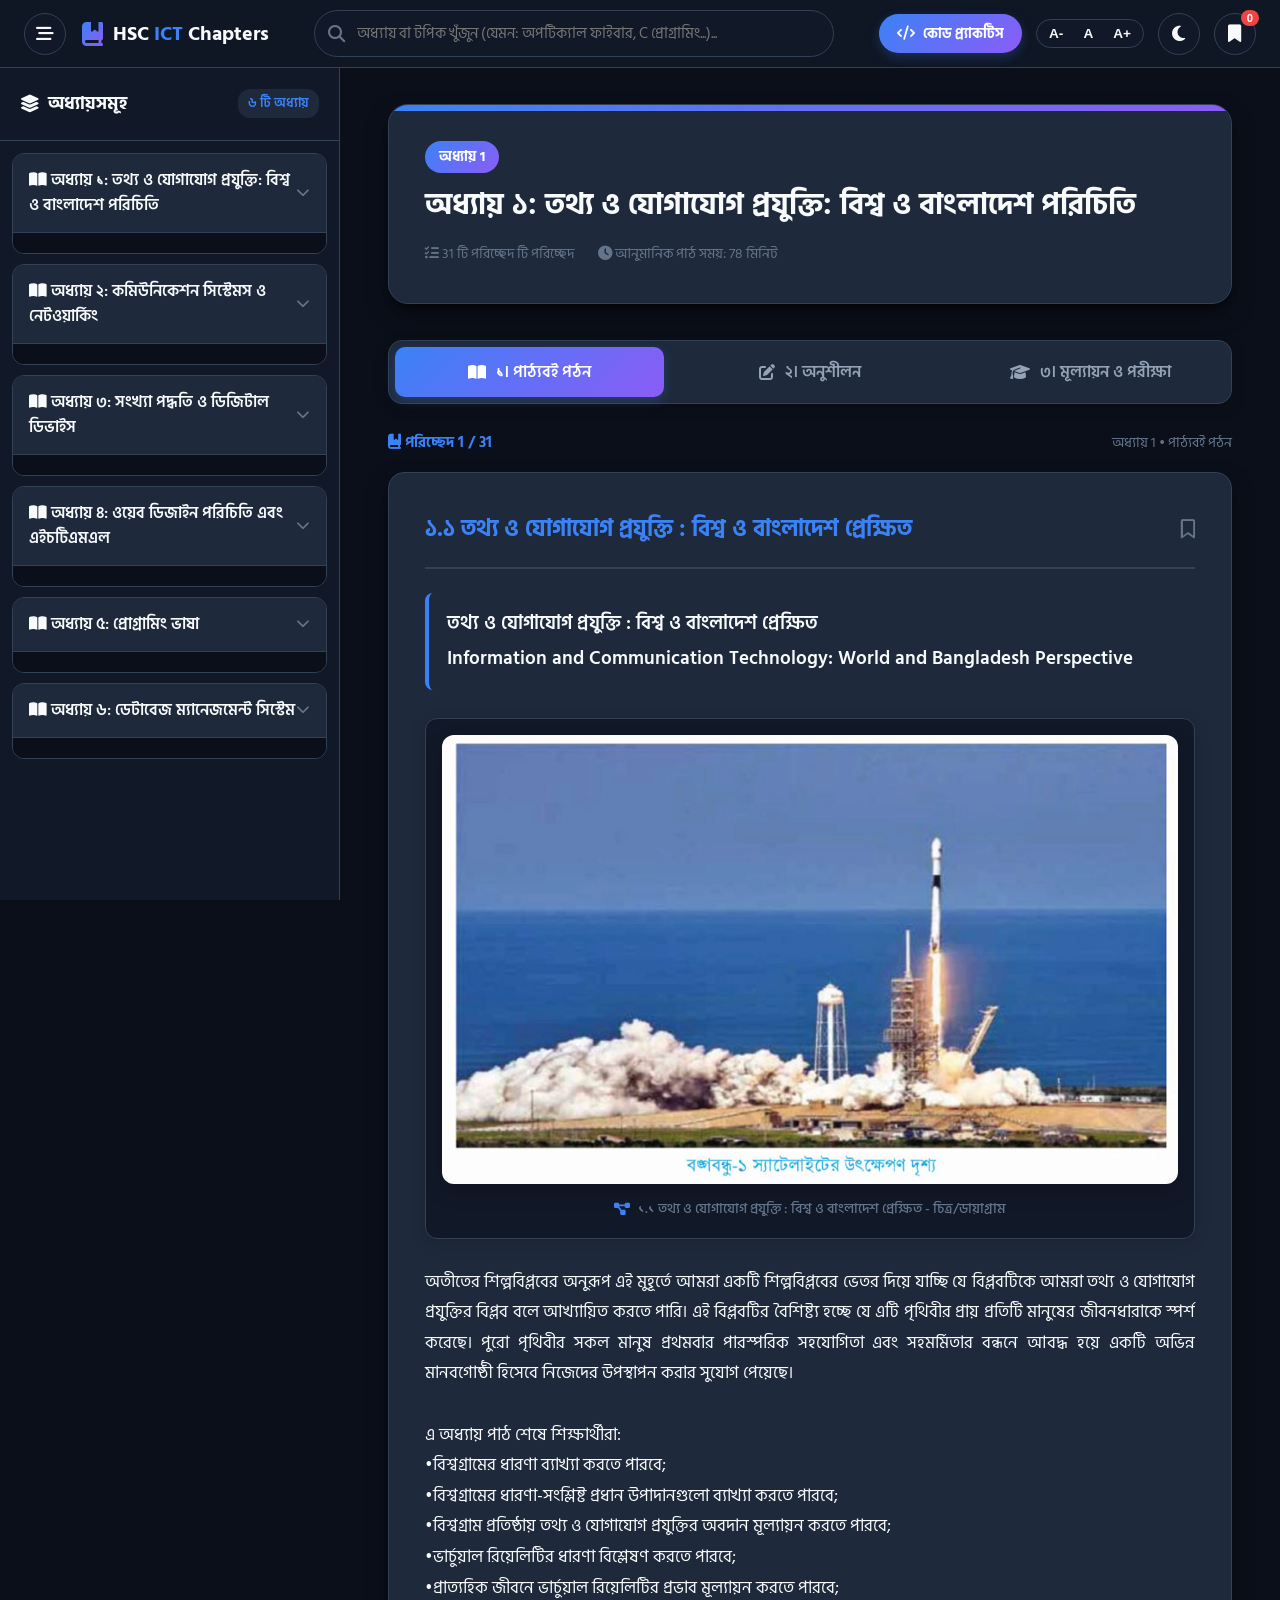
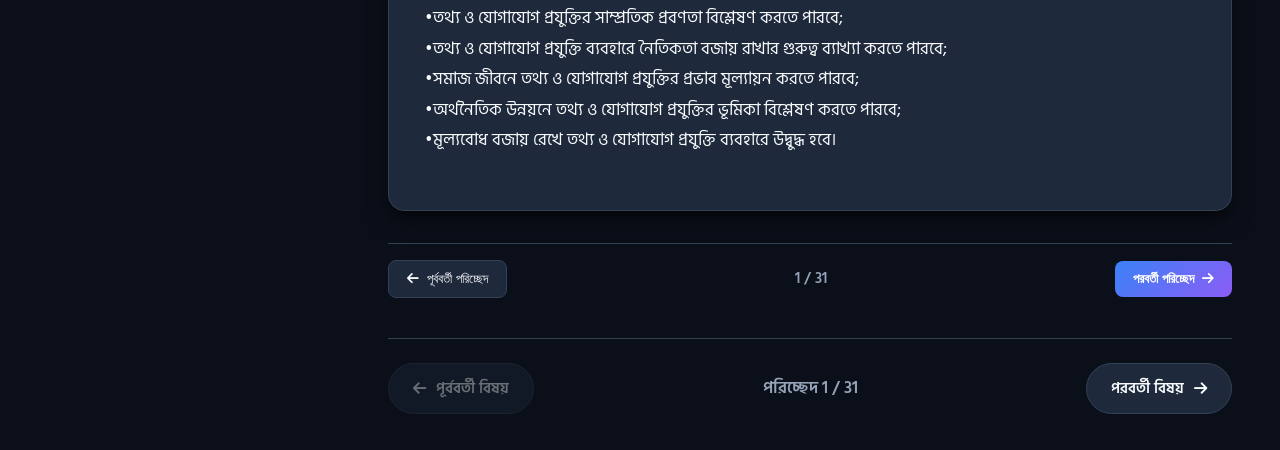
==== commit f0bcd53c: "Nest 1.1 to 1.31 under Textbook Reading with section-focused detailed view and v3.5 cache-bust" ====
--- a/explore-courses.html
+++ b/explore-courses.html
@@ -7,7 +7,7 @@
     <link rel="preconnect" href="https://fonts.googleapis.com">
     <link rel="preconnect" href="https://fonts.gstatic.com" crossorigin>
     <link href="https://fonts.googleapis.com/css2?family=Fira+Code:wght@400;500;600&family=Hind+Siliguri:wght@300;400;500;600;700&family=Inter:wght@400;500;600;700&display=swap" rel="stylesheet">
-    <link rel="stylesheet" href="styles.css?v=2.0">
+    <link rel="stylesheet" href="styles.css?v=3.5">
     <link rel="stylesheet" href="https://cdnjs.cloudflare.com/ajax/libs/font-awesome/6.4.0/css/all.min.css">
 </head>
 <body>
@@ -228,7 +228,7 @@
         </div>
     </div>
 
-    <script src="book_data.js?v=2.0"></script>
-    <script src="app.js?v=2.0"></script>
+    <script src="book_data.js?v=3.5"></script>
+    <script src="app.js?v=3.5"></script>
 </body>
 </html>
--- a/styles.css
+++ b/styles.css
@@ -856,3 +856,242 @@
 .hidden {
     display: none !important;
 }
+/* ==========================================================================
+   Chapter 3-Module Navigation & Online Exam Styles
+   ========================================================================== */
+
+/* Top Module Switcher Tabs */
+.chapter-module-switcher {
+    display: flex;
+    gap: 12px;
+    margin: 20px 0 25px;
+    padding: 6px;
+    background: var(--bg-card);
+    border: 1px solid var(--border-color);
+    border-radius: 14px;
+    box-shadow: 0 4px 15px rgba(0, 0, 0, 0.15);
+}
+
+.mod-tab {
+    flex: 1;
+    display: flex;
+    align-items: center;
+    justify-content: center;
+    gap: 10px;
+    padding: 12px 18px;
+    background: transparent;
+    border: none;
+    border-radius: 10px;
+    color: var(--text-secondary);
+    font-family: inherit;
+    font-size: 1rem;
+    font-weight: 600;
+    cursor: pointer;
+    transition: all 0.25s ease;
+}
+
+.mod-tab:hover {
+    color: var(--text-primary);
+    background: rgba(255, 255, 255, 0.05);
+}
+
+.mod-tab.active {
+    background: var(--accent-gradient);
+    color: #ffffff;
+    box-shadow: 0 4px 12px var(--accent-glow);
+}
+
+/* Sidebar Module Group */
+.chap-module-group {
+    padding: 8px 12px 12px;
+    background: var(--bg-primary);
+    border-top: 1px solid var(--border-color);
+}
+
+.module-header-btn {
+    display: flex;
+    align-items: center;
+    justify-content: space-between;
+    padding: 10px 14px;
+    margin-bottom: 6px;
+    background: var(--bg-card);
+    border: 1px solid var(--border-color);
+    border-radius: 10px;
+    color: var(--text-primary);
+    font-size: 0.92rem;
+    font-weight: 600;
+    cursor: pointer;
+    transition: all 0.2s ease;
+}
+
+.module-header-btn:hover {
+    border-color: var(--accent-blue);
+    background: var(--heading-bg);
+}
+
+.module-header-btn.active {
+    background: rgba(59, 130, 246, 0.15);
+    border-color: var(--accent-blue);
+    color: var(--accent-blue);
+}
+
+.module-badge {
+    font-size: 0.72rem;
+    font-weight: 700;
+    padding: 2px 8px;
+    border-radius: 20px;
+    background: rgba(59, 130, 246, 0.2);
+    color: var(--accent-blue);
+}
+
+.module-badge.exam-badge {
+    background: rgba(16, 185, 129, 0.2);
+    color: #10b981;
+}
+
+.module-subsections {
+    max-height: 0;
+    overflow: hidden;
+    transition: max-height 0.35s cubic-bezier(0.4, 0, 0.2, 1);
+    margin-bottom: 8px;
+    padding-left: 8px;
+    border-left: 2px solid rgba(59, 130, 246, 0.25);
+    margin-left: 8px;
+}
+
+.module-subsections.open {
+    max-height: 1400px;
+    overflow-y: auto;
+}
+
+/* Quiz & Exam UI Styles */
+.quiz-container {
+    background: var(--bg-card);
+    border: 1px solid var(--border-color);
+    border-radius: 16px;
+    padding: 28px;
+    box-shadow: var(--card-shadow);
+    margin-bottom: 30px;
+}
+
+.quiz-header-card {
+    display: flex;
+    align-items: center;
+    justify-content: space-between;
+    flex-wrap: wrap;
+    gap: 16px;
+    padding-bottom: 20px;
+    border-bottom: 1px solid var(--border-color);
+    margin-bottom: 24px;
+}
+
+.quiz-timer-badge {
+    display: inline-flex;
+    align-items: center;
+    gap: 8px;
+    background: rgba(239, 68, 68, 0.12);
+    color: #ef4444;
+    padding: 8px 16px;
+    border-radius: 30px;
+    font-weight: 700;
+    font-size: 1rem;
+    border: 1px solid rgba(239, 68, 68, 0.3);
+}
+
+.quiz-question-box {
+    margin-bottom: 24px;
+    padding: 20px;
+    background: var(--bg-primary);
+    border: 1px solid var(--border-color);
+    border-radius: 12px;
+}
+
+.quiz-q-title {
+    font-size: 1.05rem;
+    font-weight: 600;
+    color: var(--text-primary);
+    margin-bottom: 16px;
+    line-height: 1.6;
+}
+
+.quiz-options-grid {
+    display: grid;
+    grid-template-columns: repeat(auto-fit, minmax(240px, 1fr));
+    gap: 12px;
+}
+
+.quiz-option-label {
+    display: flex;
+    align-items: center;
+    gap: 12px;
+    padding: 12px 16px;
+    background: var(--bg-card);
+    border: 1px solid var(--border-color);
+    border-radius: 8px;
+    cursor: pointer;
+    font-size: 0.95rem;
+    color: var(--text-primary);
+    transition: all 0.2s ease;
+}
+
+.quiz-option-label:hover {
+    border-color: var(--accent-blue);
+    background: rgba(59, 130, 246, 0.08);
+}
+
+.quiz-option-label input[type="radio"] {
+    accent-color: var(--accent-blue);
+    width: 18px;
+    height: 18px;
+    cursor: pointer;
+}
+
+.quiz-submit-btn {
+    display: inline-flex;
+    align-items: center;
+    gap: 10px;
+    padding: 14px 28px;
+    background: var(--accent-gradient);
+    color: #ffffff;
+    border: none;
+    border-radius: 12px;
+    font-size: 1.05rem;
+    font-weight: 700;
+    cursor: pointer;
+    box-shadow: 0 6px 20px var(--accent-glow);
+    transition: transform 0.2s ease, box-shadow 0.2s ease;
+}
+
+.quiz-submit-btn:hover {
+    transform: translateY(-2px);
+    box-shadow: 0 8px 25px var(--accent-glow);
+}
+
+.quiz-result-banner {
+    text-align: center;
+    padding: 24px;
+    background: var(--bg-card);
+    border-radius: 16px;
+    border: 2px solid var(--accent-blue);
+    margin-bottom: 24px;
+}
+
+.review-correct {
+    border-color: #10b981 !important;
+    background: rgba(16, 185, 129, 0.08) !important;
+}
+
+.review-wrong {
+    border-color: #ef4444 !important;
+    background: rgba(239, 68, 68, 0.08) !important;
+}
+
+.explanation-box {
+    margin-top: 12px;
+    padding: 10px 14px;
+    background: rgba(59, 130, 246, 0.1);
+    border-left: 3px solid var(--accent-blue);
+    border-radius: 6px;
+    font-size: 0.9rem;
+    color: var(--text-secondary);
+}
